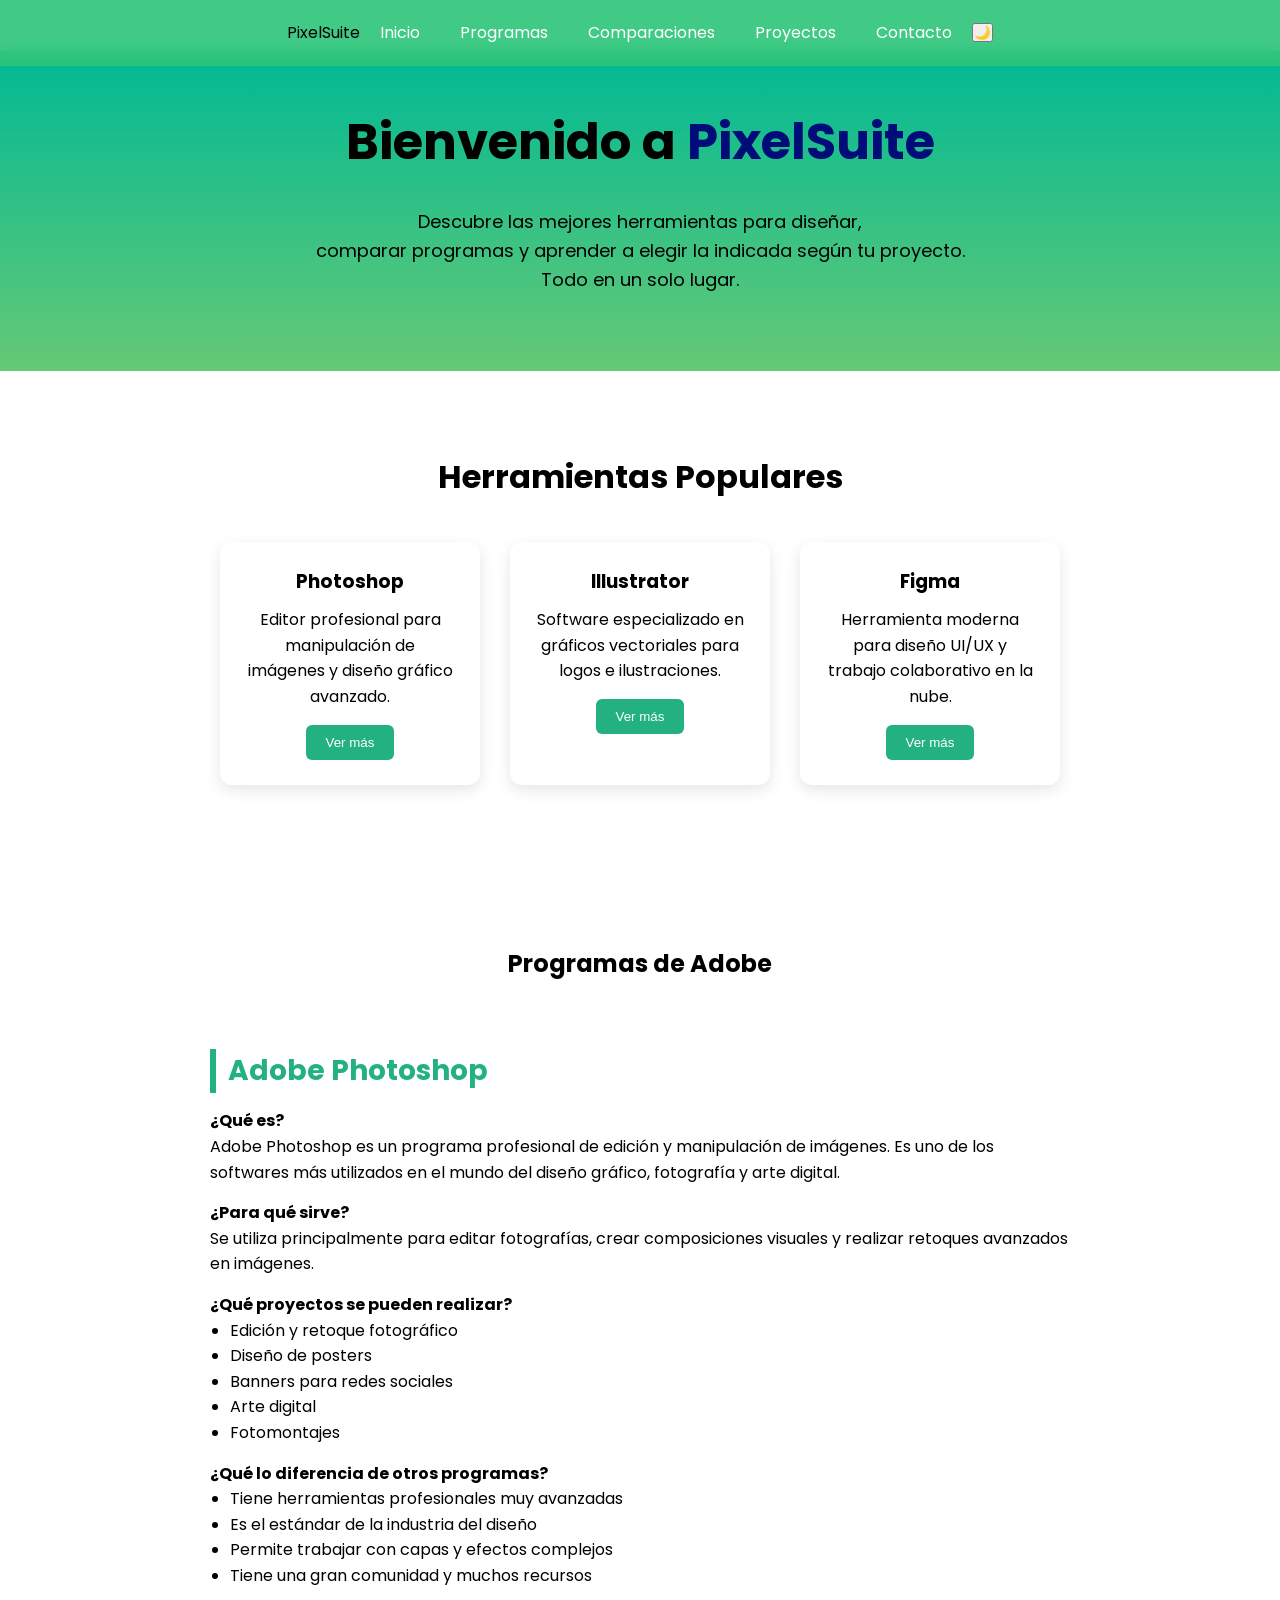
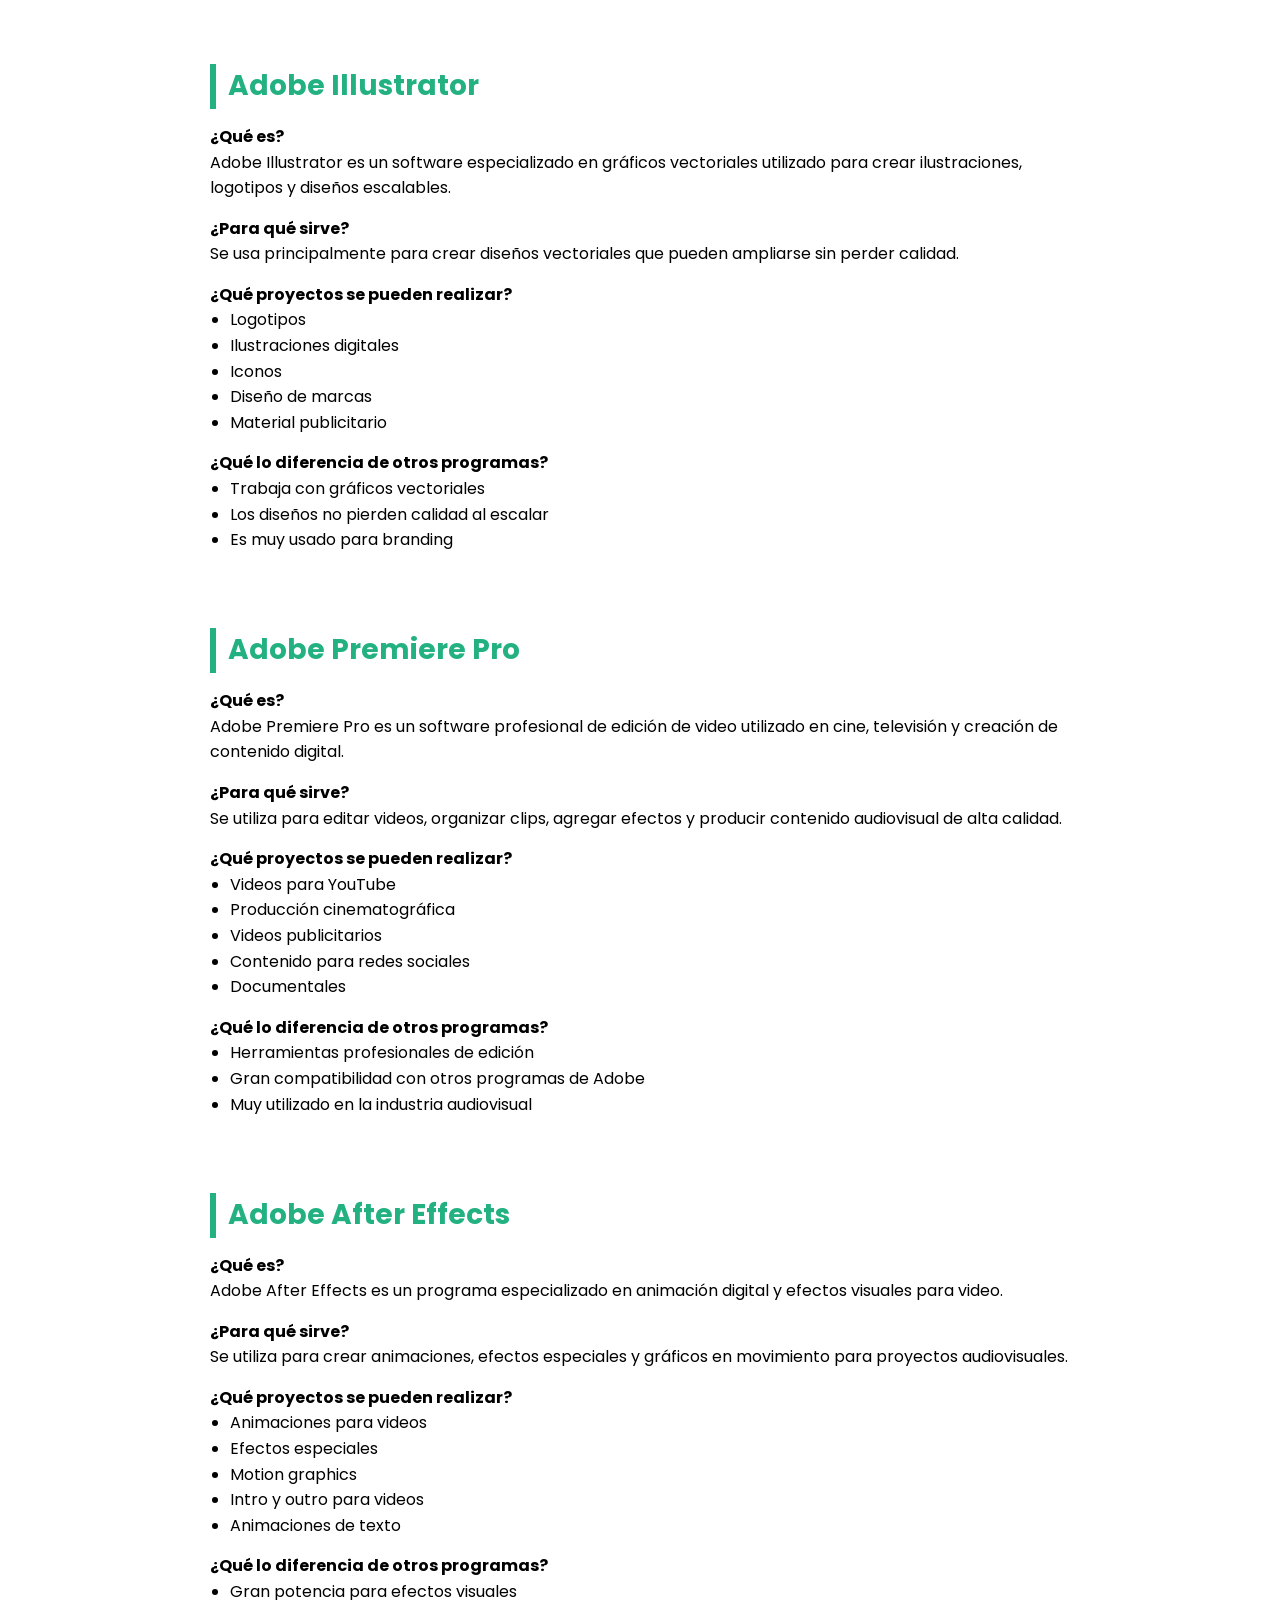
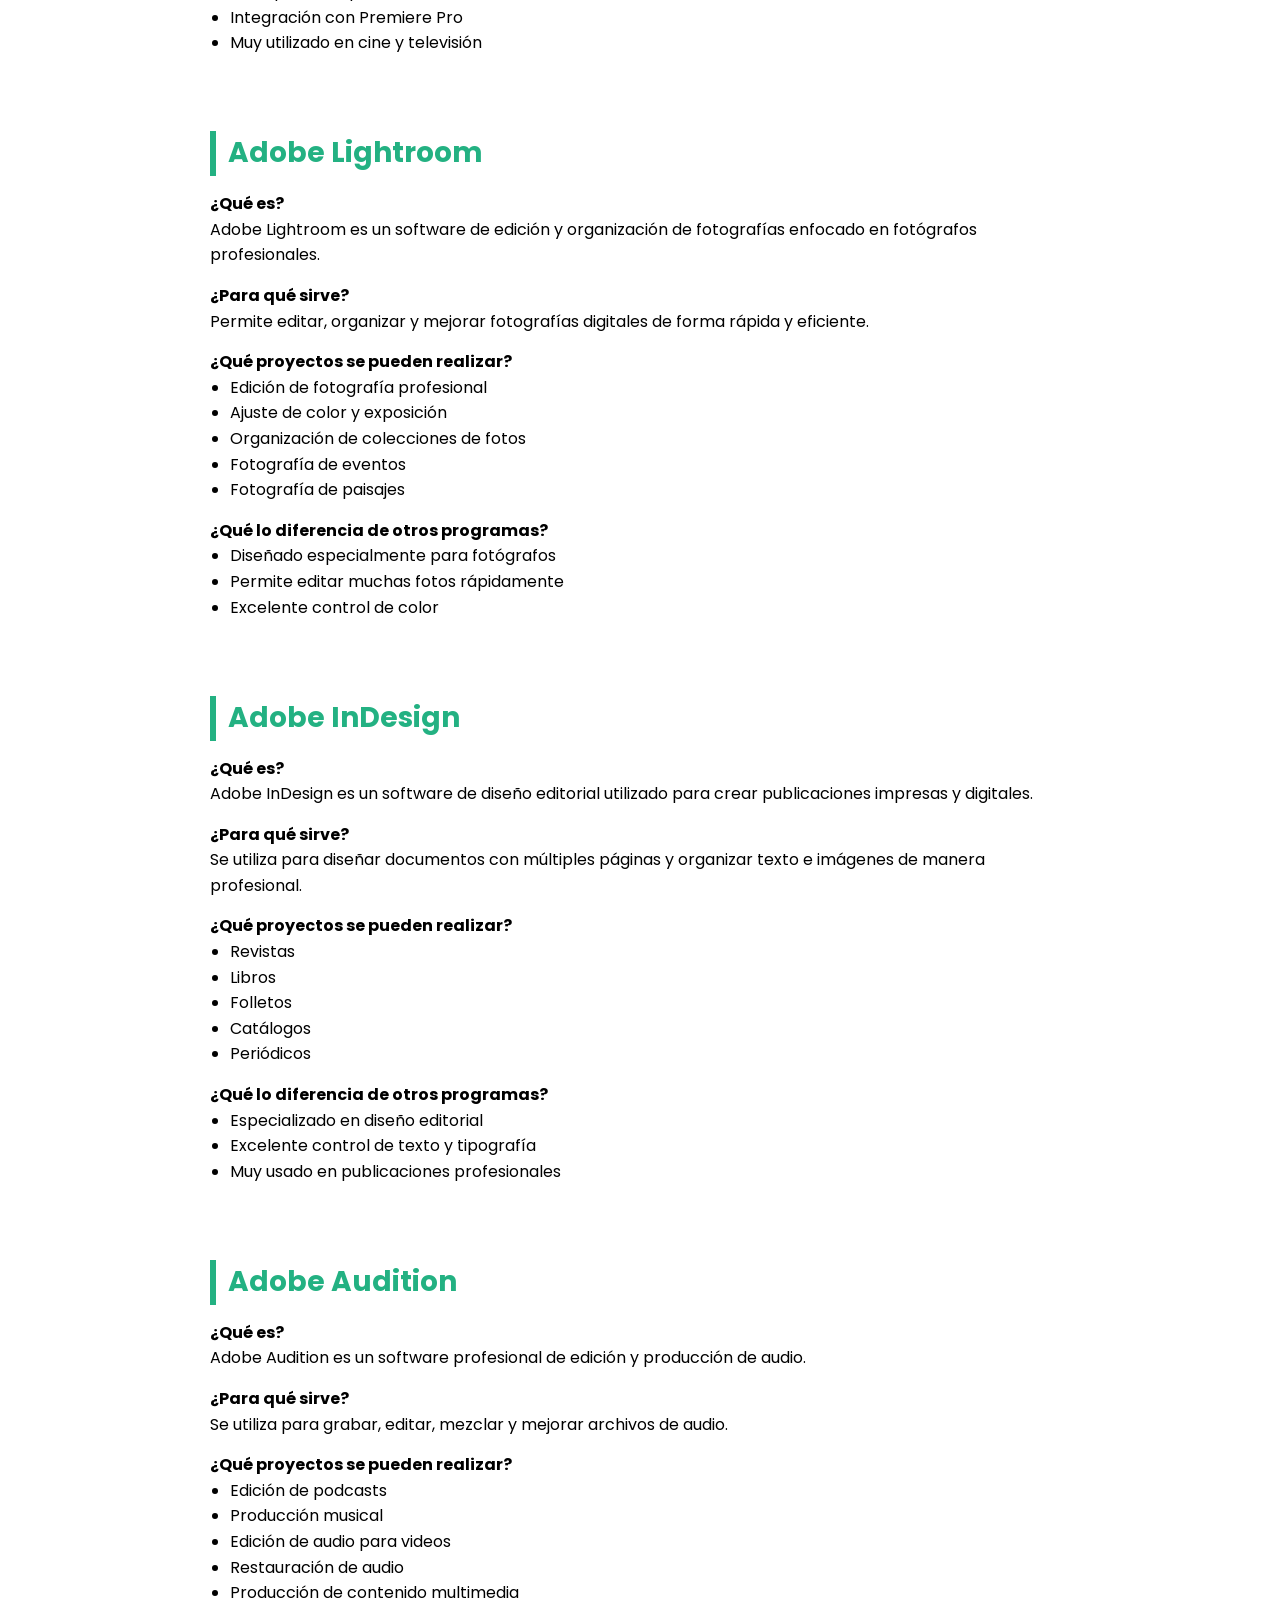
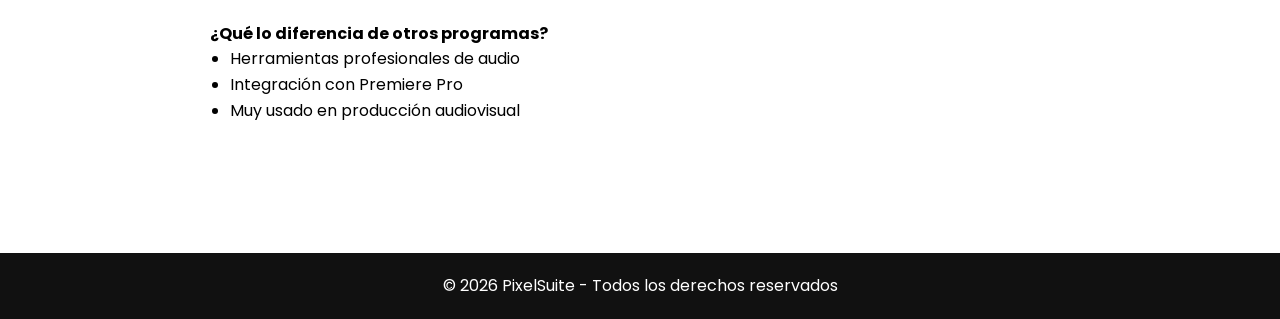
==== index.html @ ff9fa00c "Mi primer guardado" ====
<!DOCTYPE html>
<html lang="en">
<head>
    <meta charset="UTF-8">
    <meta name="viewport" content="width=device-width, initial-scale=1.0">
    <title>Herramientas de Diseño Gráfico</title>
    <link rel="stylesheet" href="styles.css">
    <link href="https://fonts.googleapis.com/css2?family=Poppins:wght@400;600&display=swap" rel="stylesheet">
</head>
<body>
    <header>
        <nav class="navbar">
            <div class="logo">PixelSuite</div>
            <ul class="nav-links">
                <li><a href="#">Inicio</a></li>
                <li><a href="#programas">Programas</a></li>
                <li><a href="#">Comparaciones</a></li>
                <li><a href="#">Proyectos</a></li>
                <li><a href="#">Contacto</a></li>
            </ul>
            <button id="darkModeBtn">🌙</button>
        </nav>
    </header>
    <br><br>
    <section id="inicio" class="inicio">
        <div class="contenido-inicio">
            <br><br>
            <h1>Bienvenido a <span>PixelSuite</span></h1>
            <br>
            <p>Descubre las mejores herramientas para diseñar,</p>
            <p>comparar programas y aprender a elegir la indicada según tu proyecto.</p>
            <p>Todo en un solo lugar.</p>
            <br><br><br>
        </div>
    </section>
    <section class="herramientas">

        <h2>Herramientas Populares</h2>

        <div class="cards">

            <div class="card">
                <h3>Photoshop</h3>
                <p>Editor profesional para manipulación de imágenes y diseño gráfico avanzado.</p>
                <button>Ver más</button>
            </div>

            <div class="card">
                <h3>Illustrator</h3>
                <p>Software especializado en gráficos vectoriales para logos e ilustraciones.</p>
                <button>Ver más</button>
            </div>

            <div class="card">
                <h3>Figma</h3>
                <p>Herramienta moderna para diseño UI/UX y trabajo colaborativo en la nube.</p>
                <button>Ver más</button>
            </div>

        </div>

    </section>

    <section id="programas" class="detalles-programas">

        <h2>Programas de Adobe</h2>
<br>
        <div class="programa">

            <h3>Adobe Photoshop</h3>

            <h4>¿Qué es?</h4>
            <p>
            Adobe Photoshop es un programa profesional de edición y manipulación de imágenes. 
            Es uno de los softwares más utilizados en el mundo del diseño gráfico, fotografía y arte digital.
            </p>

            <h4>¿Para qué sirve?</h4>
            <p>
            Se utiliza principalmente para editar fotografías, crear composiciones visuales y realizar 
            retoques avanzados en imágenes.
            </p>

            <h4>¿Qué proyectos se pueden realizar?</h4>
            <ul>
                <li>Edición y retoque fotográfico</li>
                <li>Diseño de posters</li>
                <li>Banners para redes sociales</li>
                <li>Arte digital</li>
                <li>Fotomontajes</li>
            </ul>

            <h4>¿Qué lo diferencia de otros programas?</h4>
            <ul>
                <li>Tiene herramientas profesionales muy avanzadas</li>
                <li>Es el estándar de la industria del diseño</li>
                <li>Permite trabajar con capas y efectos complejos</li>
                <li>Tiene una gran comunidad y muchos recursos</li>
            </ul>

        </div>
<br>
        <div class="programa">

            <h3>Adobe Illustrator</h3>

            <h4>¿Qué es?</h4>
            <p>
            Adobe Illustrator es un software especializado en gráficos vectoriales utilizado 
            para crear ilustraciones, logotipos y diseños escalables.
            </p>

            <h4>¿Para qué sirve?</h4>
            <p>
            Se usa principalmente para crear diseños vectoriales que pueden ampliarse sin 
            perder calidad.
            </p>

            <h4>¿Qué proyectos se pueden realizar?</h4>
            <ul>
                <li>Logotipos</li>
                <li>Ilustraciones digitales</li>
                <li>Iconos</li>
                <li>Diseño de marcas</li>
                <li>Material publicitario</li>
            </ul>

            <h4>¿Qué lo diferencia de otros programas?</h4>
            <ul>
                <li>Trabaja con gráficos vectoriales</li>
                <li>Los diseños no pierden calidad al escalar</li>
                <li>Es muy usado para branding</li>
            </ul>

        </div>
 <br>
        <div class="programa">

            <h3>Adobe Premiere Pro</h3>

            <h4>¿Qué es?</h4>
            <p>
            Adobe Premiere Pro es un software profesional de edición de video utilizado en cine, televisión y creación de contenido digital.
            </p>

            <h4>¿Para qué sirve?</h4>
            <p>
            Se utiliza para editar videos, organizar clips, agregar efectos y producir contenido audiovisual de alta calidad.
            </p>

            <h4>¿Qué proyectos se pueden realizar?</h4>
            <ul>
                <li>Videos para YouTube</li>
                <li>Producción cinematográfica</li>
                <li>Videos publicitarios</li>
                <li>Contenido para redes sociales</li>
                <li>Documentales</li>
            </ul>

            <h4>¿Qué lo diferencia de otros programas?</h4>
            <ul>
                <li>Herramientas profesionales de edición</li>
                <li>Gran compatibilidad con otros programas de Adobe</li>
                <li>Muy utilizado en la industria audiovisual</li>
            </ul>

        </div>
<br>
        <div class="programa">

            <h3>Adobe After Effects</h3>

            <h4>¿Qué es?</h4>
            <p>
            Adobe After Effects es un programa especializado en animación digital y efectos visuales para video.
            </p>

            <h4>¿Para qué sirve?</h4>
            <p>
            Se utiliza para crear animaciones, efectos especiales y gráficos en movimiento para proyectos audiovisuales.
            </p>

            <h4>¿Qué proyectos se pueden realizar?</h4>
            <ul>
                <li>Animaciones para videos</li>
                <li>Efectos especiales</li>
                <li>Motion graphics</li>
                <li>Intro y outro para videos</li>
                <li>Animaciones de texto</li>
            </ul>

            <h4>¿Qué lo diferencia de otros programas?</h4>
            <ul>
                <li>Gran potencia para efectos visuales</li>
                <li>Integración con Premiere Pro</li>
                <li>Muy utilizado en cine y televisión</li>
            </ul>

        </div>
<br>
        <div class="programa">

            <h3>Adobe Lightroom</h3>

            <h4>¿Qué es?</h4>
            <p>
            Adobe Lightroom es un software de edición y organización de fotografías enfocado en fotógrafos profesionales.
            </p>

            <h4>¿Para qué sirve?</h4>
            <p>
            Permite editar, organizar y mejorar fotografías digitales de forma rápida y eficiente.
            </p>

            <h4>¿Qué proyectos se pueden realizar?</h4>
            <ul>
                <li>Edición de fotografía profesional</li>
                <li>Ajuste de color y exposición</li>
                <li>Organización de colecciones de fotos</li>
                <li>Fotografía de eventos</li>
                <li>Fotografía de paisajes</li>
            </ul>

            <h4>¿Qué lo diferencia de otros programas?</h4>
            <ul>
                <li>Diseñado especialmente para fotógrafos</li>
                <li>Permite editar muchas fotos rápidamente</li>
                <li>Excelente control de color</li>
            </ul>

        </div>
<br>
        <div class="programa">

            <h3>Adobe InDesign</h3>

            <h4>¿Qué es?</h4>
            <p>
            Adobe InDesign es un software de diseño editorial utilizado para crear publicaciones impresas y digitales.
            </p>

            <h4>¿Para qué sirve?</h4>
            <p>
            Se utiliza para diseñar documentos con múltiples páginas y organizar texto e imágenes de manera profesional.
            </p>

            <h4>¿Qué proyectos se pueden realizar?</h4>
            <ul>
                <li>Revistas</li>
                <li>Libros</li>
                <li>Folletos</li>
                <li>Catálogos</li>
                <li>Periódicos</li>
            </ul>

            <h4>¿Qué lo diferencia de otros programas?</h4>
            <ul>
                <li>Especializado en diseño editorial</li>
                <li>Excelente control de texto y tipografía</li>
                <li>Muy usado en publicaciones profesionales</li>
            </ul>

        </div>
<br>
        <div class="programa">

            <h3>Adobe Audition</h3>

            <h4>¿Qué es?</h4>
            <p>
            Adobe Audition es un software profesional de edición y producción de audio.
            </p>

            <h4>¿Para qué sirve?</h4>
            <p>
            Se utiliza para grabar, editar, mezclar y mejorar archivos de audio.
            </p>

            <h4>¿Qué proyectos se pueden realizar?</h4>
            <ul>
                <li>Edición de podcasts</li>
                <li>Producción musical</li>
                <li>Edición de audio para videos</li>
                <li>Restauración de audio</li>
                <li>Producción de contenido multimedia</li>
            </ul>

            <h4>¿Qué lo diferencia de otros programas?</h4>
            <ul>
                <li>Herramientas profesionales de audio</li>
                <li>Integración con Premiere Pro</li>
                <li>Muy usado en producción audiovisual</li>
            </ul>

        </div>

    </section>

    <footer>

        <p>© 2026 PixelSuite - Todos los derechos reservados</p>

    </footer>
    <script src="script.js"></script>
</body>
</html>
---- styles.css ----
*{
    margin: 0;
    padding: 0;
    box-sizing: border-box;
}

html {
    scroll-behavior: smooth;
}

/* ===== VARIABLES ===== */

:root{
    --bg: white;
    --text: black;
    --nav: rgba(45, 197, 121, 0.9);
    --card: white;
    --table-bg: #f4f4f4;
    --footer: #111;
}

/* ===== MODO OSCURO ===== */

.dark-mode{
    --bg: #121212;
    --text: #ffffff;
    --nav: #0b5e45;
    --card: #1e1e1e;
    --table-bg: #1a1a1a;
    --footer: #000;
}

/* ===== NAV ===== */

.navbar {
    display: flex;
    justify-content: center;
    align-items: center;
    padding: 20px 0;

    /*Navbar fijo*/
    position: fixed;
    top: 0;
    left: 0;
    width: 100%;

    background: var(--nav);
    backdrop-filter: blur(8px);
    z-index: 1000;
}

.nav-links {
    list-style: none;
    display: flex;
    padding: 0;
    margin: 0;
}

.nav-links li {
    margin: 0 20px;
}

.nav-links a {
    text-decoration: none;
    color: white;
}

/* ===== BODY ===== */

body {
    font-family: 'Poppins', sans-serif;
    line-height: 1.6;
    background: var(--bg);
    color: var(--text);

    /* transición suave modo oscuro */
    transition: background 0.3s, color 0.3s;
}

/* ===== INICIO ===== */

.inicio {
    text-align: center;
    background: linear-gradient(#00b994, #65c976);
    justify-content: center;
}

.inicio h1 span {
    color: #000c77;
}

.contenido-inicio h1{
    font-size: 50px;
}

.contenido-inicio p{
    font-size: 18px;
}

.contenido-inicio button{
    padding: 12px 25px;
    background: #000c77;
    color: white;
    border: none;
    border-radius: 8px;
    cursor: pointer;
}

.contenido-inicio button:hover{
    background: #0019ff;
}

/* ===== HERRAMIENTAS ===== */

.herramientas{
    padding: 80px 20px;
    text-align: center;
}

.herramientas h2{
    margin-bottom: 40px;
    font-size: 32px;
}

.cards{
    display: flex;
    justify-content: center;
    gap: 30px;
    flex-wrap: wrap;
}

.card{
    background: var(--card);
    padding: 25px;
    width: 260px;
    border-radius: 12px;
    box-shadow: 0 5px 15px rgba(0,0,0,0.1);
    transition: 0.3s;
}

.card:hover{
    transform: translateY(-8px);
}

.card h3{
    margin-bottom: 10px;
}

.card button{
    margin-top: 15px;
    padding: 10px 20px;
    border: none;
    background: #23b182;
    color: white;
    border-radius: 6px;
    cursor: pointer;
}

/* ===== TABLA ===== */

.comparaciones{
    padding: 80px 20px;
    text-align: center;
    background: var(--table-bg);
}

table{
    margin: auto;
    border-collapse: collapse;
    width: 60%;
}

th, td{
    border: 1px solid #ccc;
    padding: 12px;
}

th{
    background: #23b182;
    color: white;
}

/* ===== FOOTER ===== */

footer{
    text-align: center;
    padding: 20px;
    background: var(--footer);
    color: white;
}

/* ===== PROGRAMA ===== */

.detalles-programas{
    padding: 80px 20px;
    max-width: 900px;
    margin: auto;
}

.detalles-programas h2{
    text-align: center;
    margin-bottom: 40px;
}

.programa{
    margin-bottom: 50px;
}

.programa h3{
    font-size: 28px;
    color: #23b182;
    border-left: 6px solid #23b182;
    padding-left: 12px;
    margin-bottom: 15px;
}

.programa h4{
    margin-top: 15px;
}

.programa ul{
    margin-left: 20px;
}
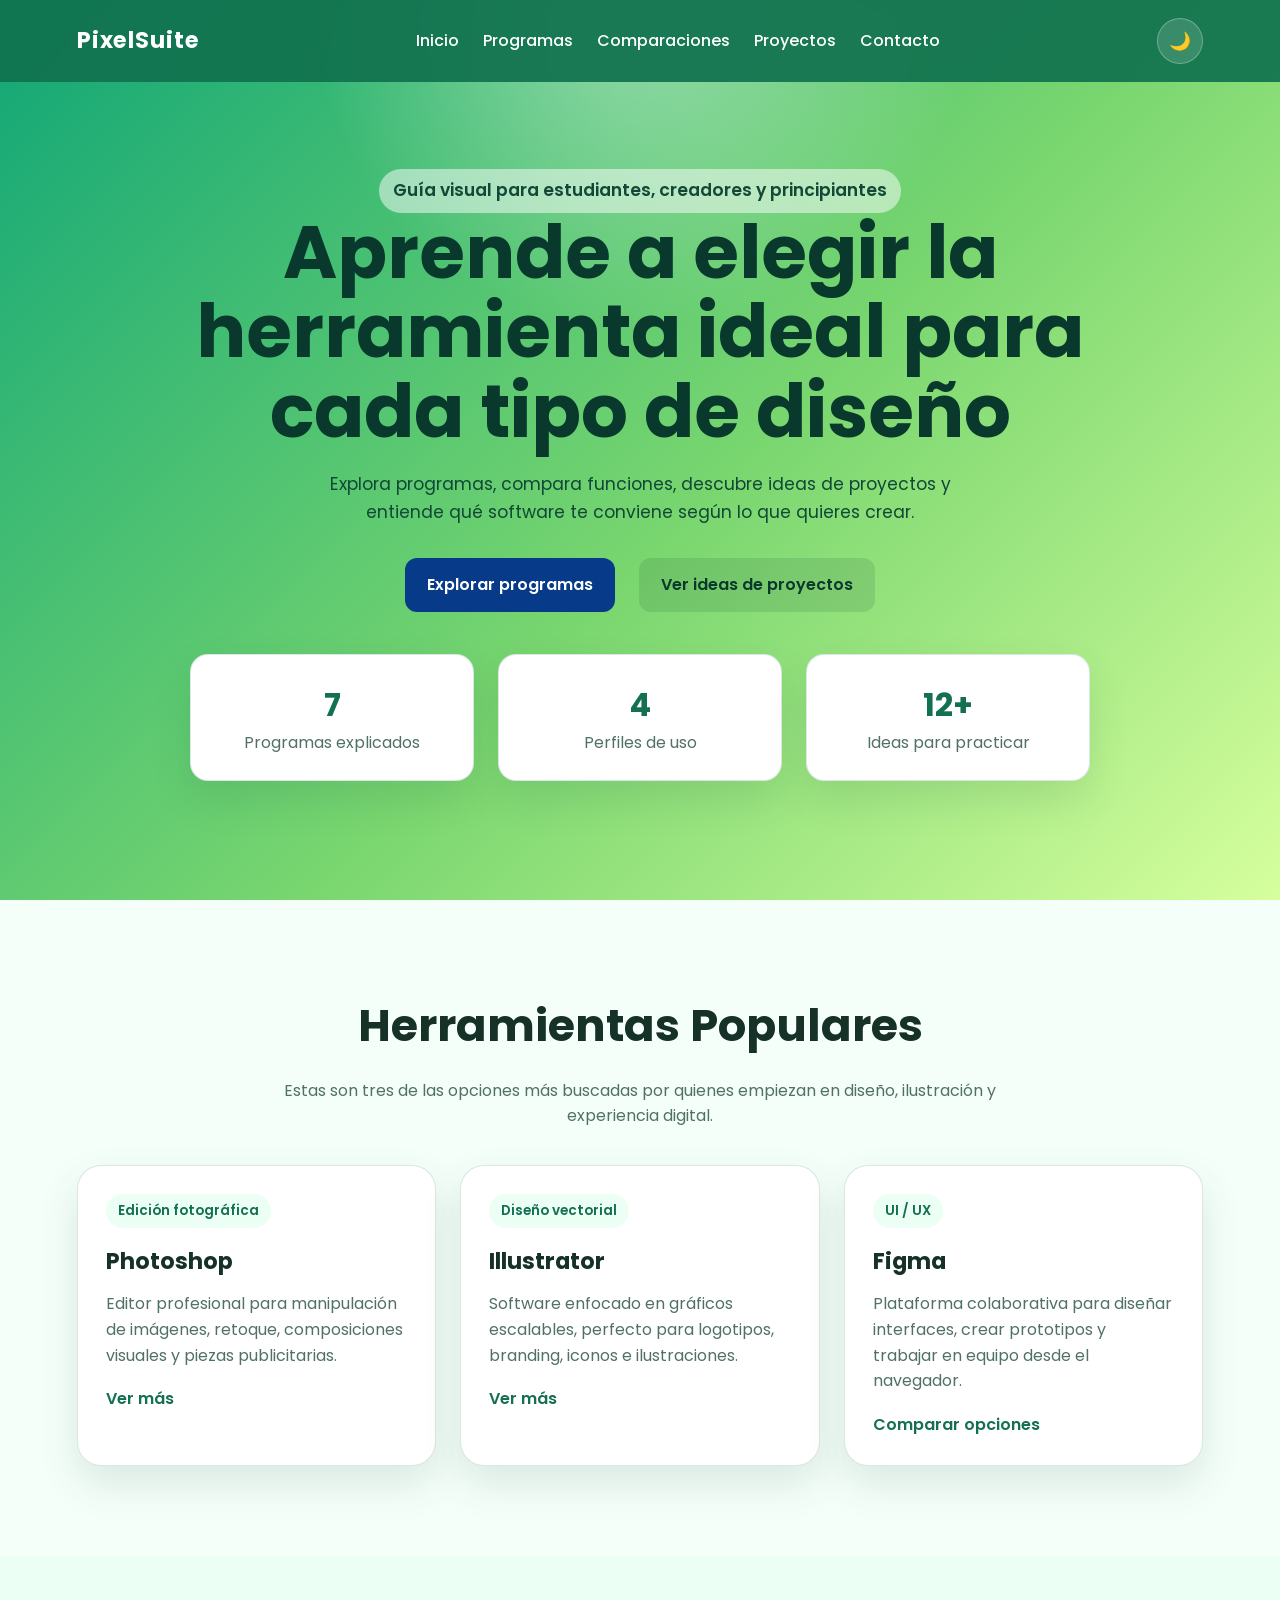
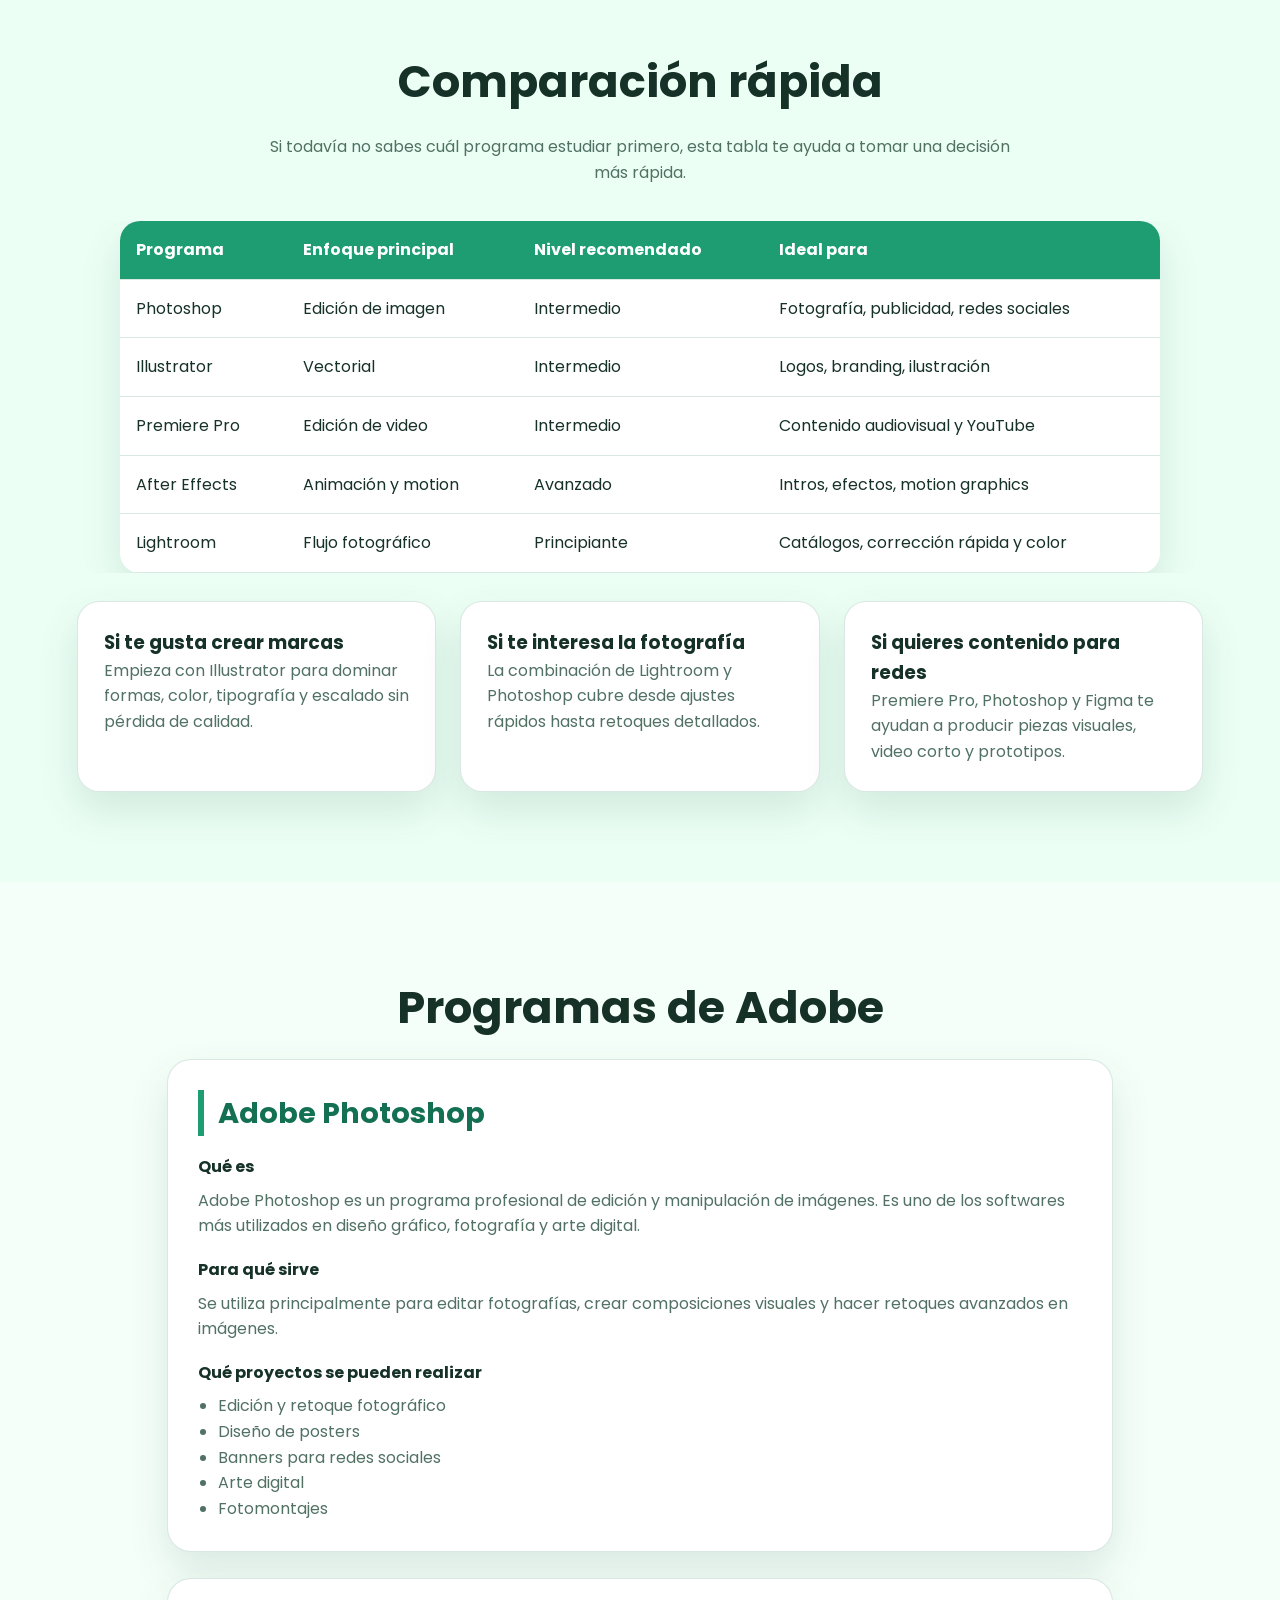
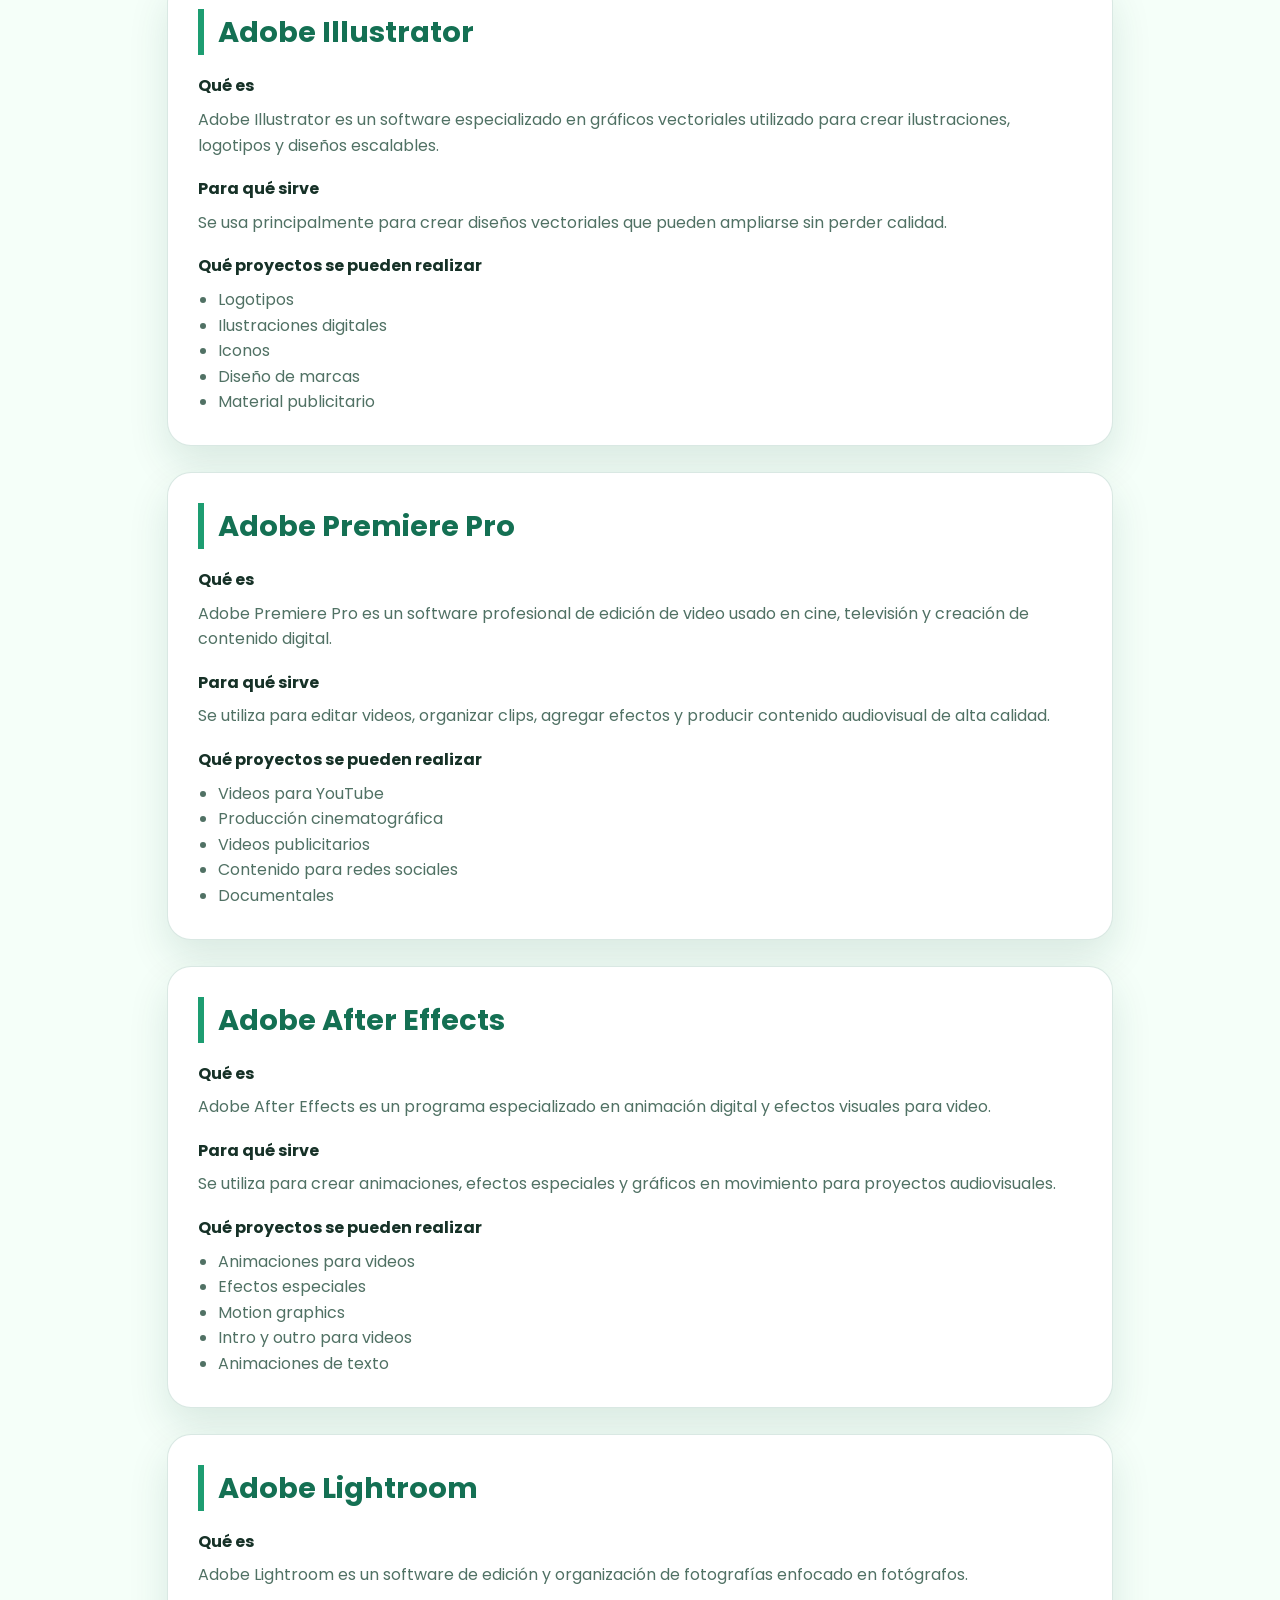
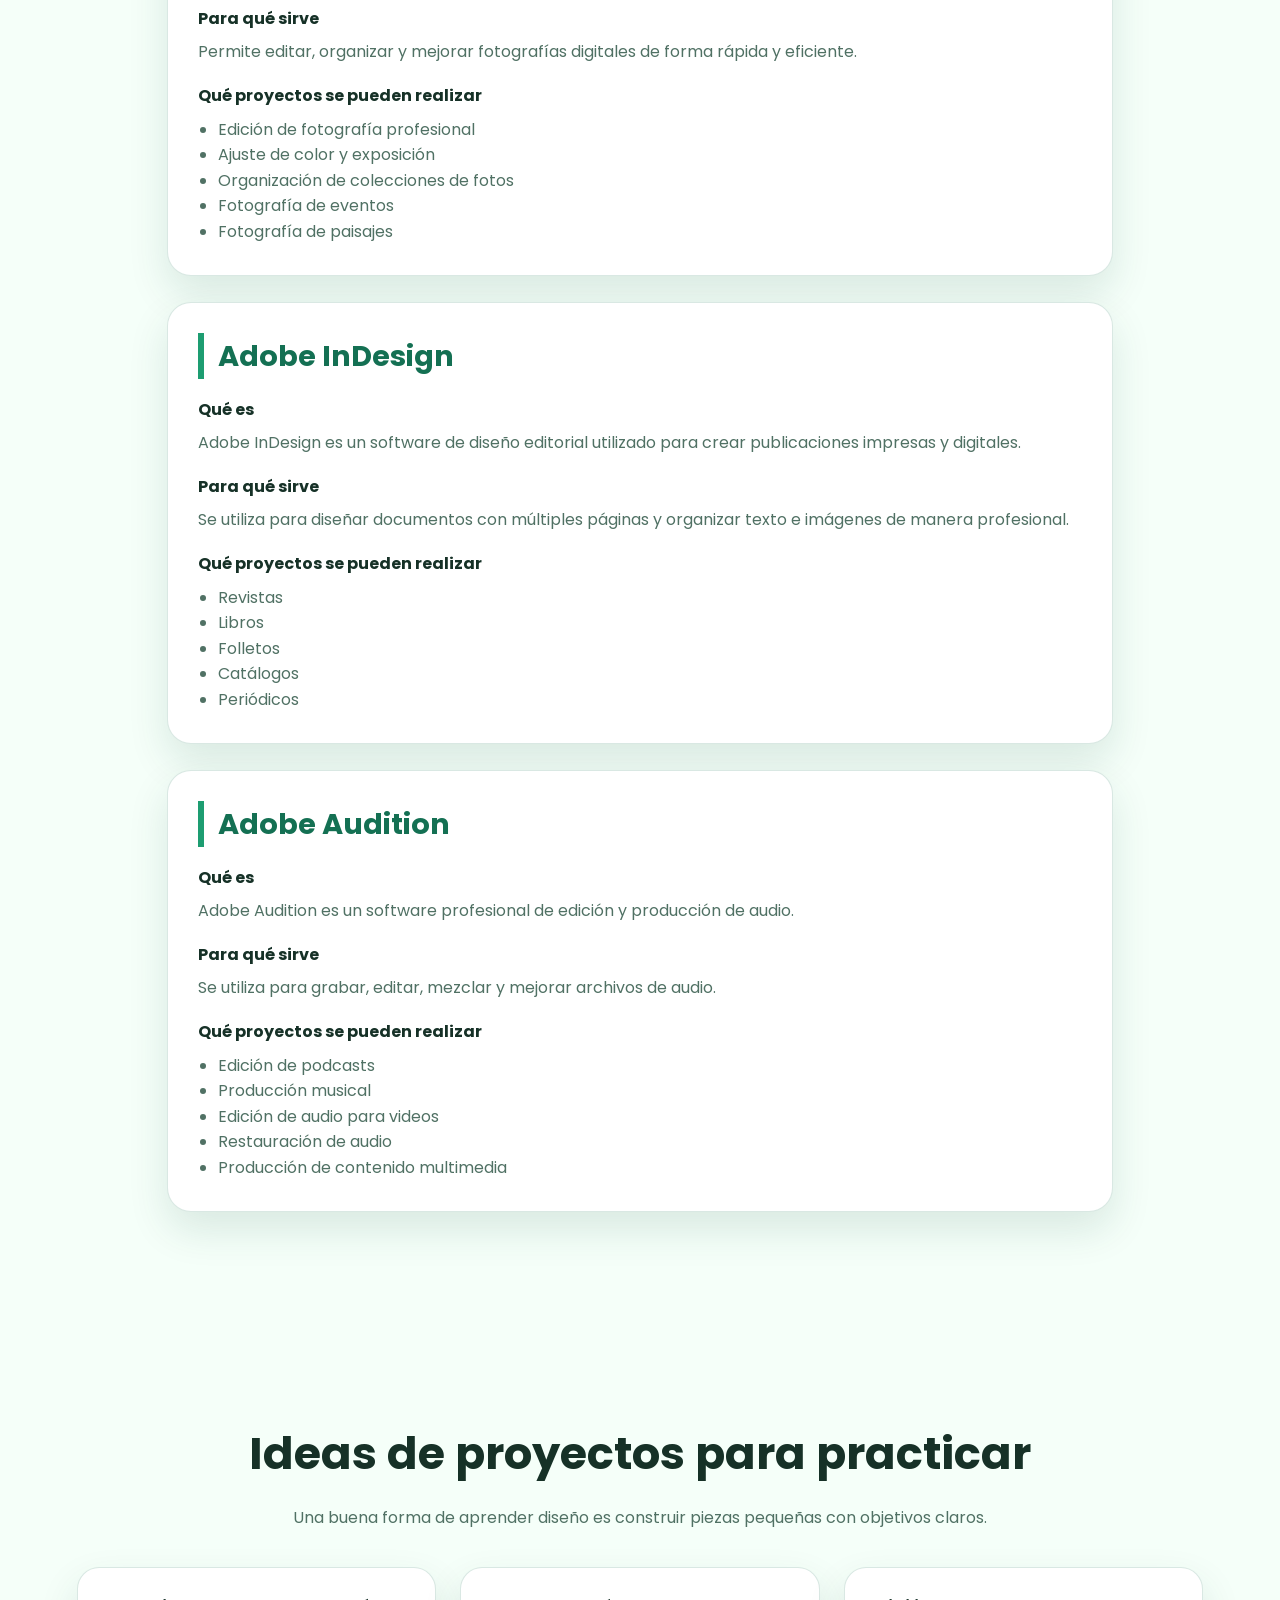
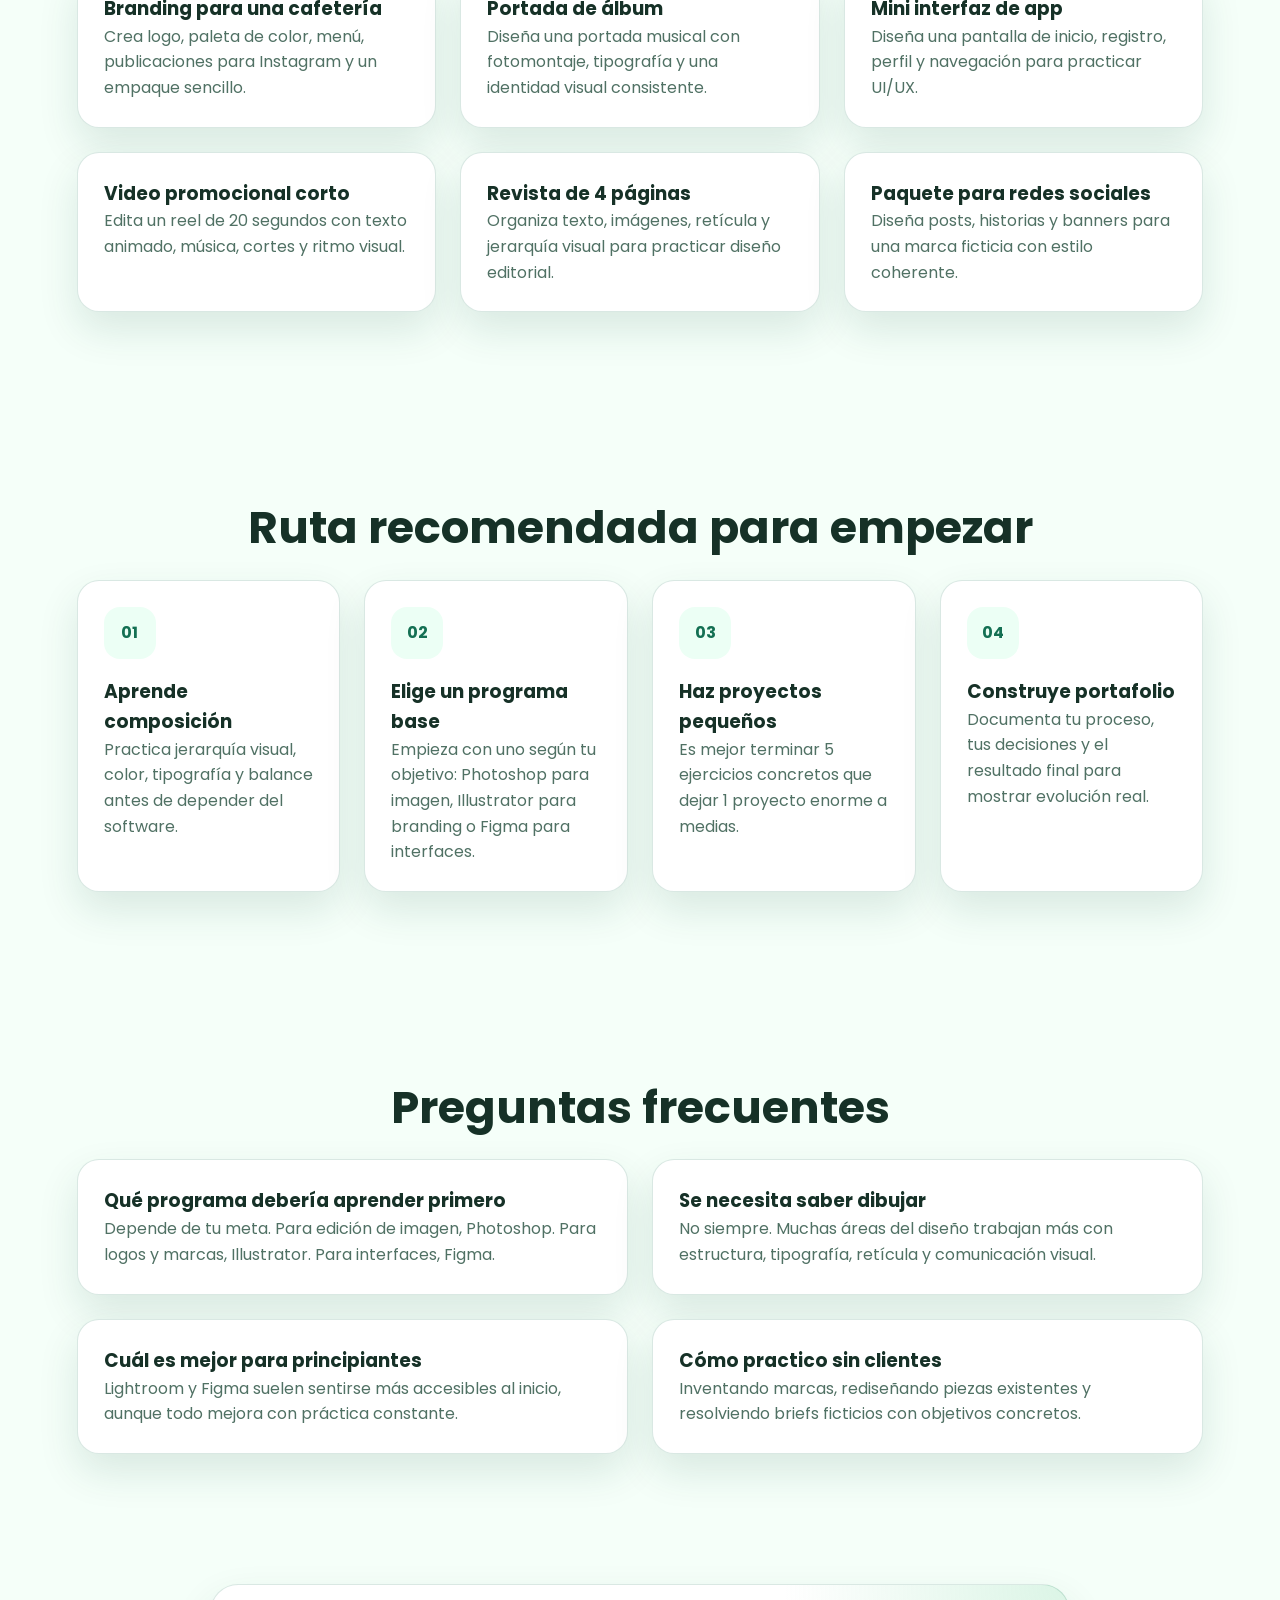
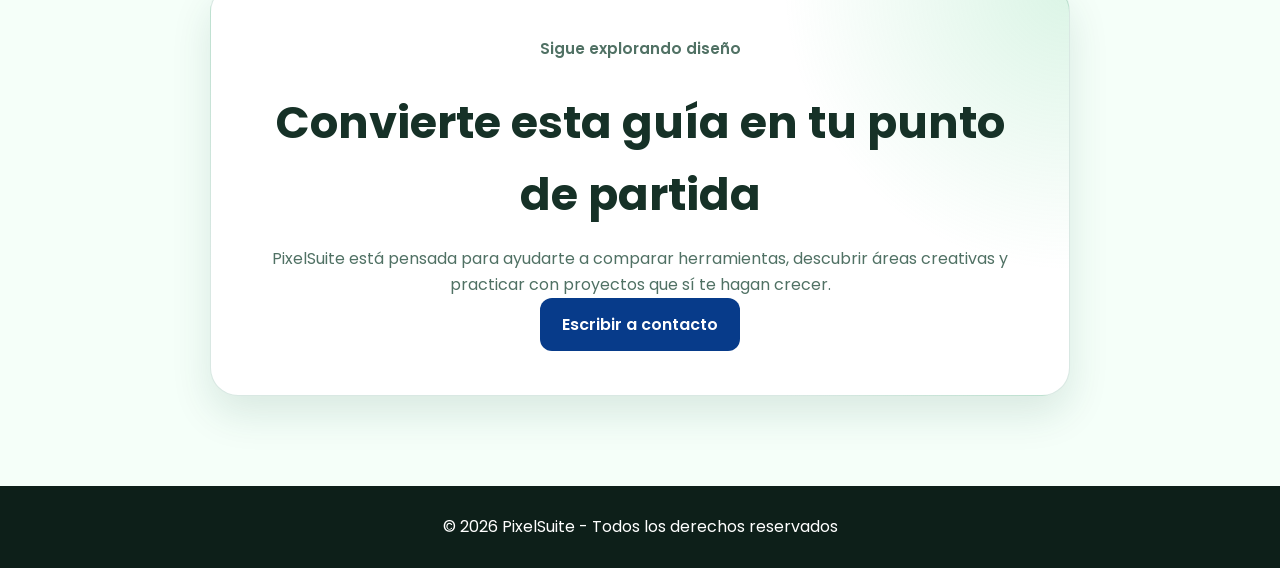
==== commit 57aadb8e: "Big Update" ====
--- a/index.html
+++ b/index.html
@@ -1,306 +1,371 @@
 <!DOCTYPE html>
-<html lang="en">
+<html lang="es">
 <head>
     <meta charset="UTF-8">
     <meta name="viewport" content="width=device-width, initial-scale=1.0">
     <title>Herramientas de Diseño Gráfico</title>
     <link rel="stylesheet" href="styles.css">
-    <link href="https://fonts.googleapis.com/css2?family=Poppins:wght@400;600&display=swap" rel="stylesheet">
+    <link href="https://fonts.googleapis.com/css2?family=Poppins:wght@400;500;600;700&display=swap" rel="stylesheet">
 </head>
 <body>
     <header>
         <nav class="navbar">
-            <div class="logo">PixelSuite</div>
+            <a href="#inicio" class="logo">PixelSuite</a>
             <ul class="nav-links">
-                <li><a href="#">Inicio</a></li>
+                <li><a href="#inicio">Inicio</a></li>
                 <li><a href="#programas">Programas</a></li>
-                <li><a href="#">Comparaciones</a></li>
-                <li><a href="#">Proyectos</a></li>
-                <li><a href="#">Contacto</a></li>
+                <li><a href="#comparaciones">Comparaciones</a></li>
+                <li><a href="#proyectos">Proyectos</a></li>
+                <li><a href="#contacto">Contacto</a></li>
             </ul>
-            <button id="darkModeBtn">🌙</button>
+            <button id="darkModeBtn" aria-label="Activar modo oscuro">🌙</button>
         </nav>
     </header>
-    <br><br>
-    <section id="inicio" class="inicio">
-        <div class="contenido-inicio">
-            <br><br>
-            <h1>Bienvenido a <span>PixelSuite</span></h1>
-            <br>
-            <p>Descubre las mejores herramientas para diseñar,</p>
-            <p>comparar programas y aprender a elegir la indicada según tu proyecto.</p>
-            <p>Todo en un solo lugar.</p>
-            <br><br><br>
-        </div>
-    </section>
-    <section class="herramientas">
-
-        <h2>Herramientas Populares</h2>
-
-        <div class="cards">
-
-            <div class="card">
-                <h3>Photoshop</h3>
-                <p>Editor profesional para manipulación de imágenes y diseño gráfico avanzado.</p>
-                <button>Ver más</button>
-            </div>
-
-            <div class="card">
-                <h3>Illustrator</h3>
-                <p>Software especializado en gráficos vectoriales para logos e ilustraciones.</p>
-                <button>Ver más</button>
-            </div>
-
-            <div class="card">
-                <h3>Figma</h3>
-                <p>Herramienta moderna para diseño UI/UX y trabajo colaborativo en la nube.</p>
-                <button>Ver más</button>
-            </div>
-
-        </div>
-
-    </section>
-
-    <section id="programas" class="detalles-programas">
-
-        <h2>Programas de Adobe</h2>
-<br>
-        <div class="programa">
-
-            <h3>Adobe Photoshop</h3>
-
-            <h4>¿Qué es?</h4>
-            <p>
-            Adobe Photoshop es un programa profesional de edición y manipulación de imágenes. 
-            Es uno de los softwares más utilizados en el mundo del diseño gráfico, fotografía y arte digital.
+
+    <main>
+        <section id="inicio" class="inicio">
+            <div class="contenido-inicio">
+                <p class="tagline">Guía visual para estudiantes, creadores y principiantes</p>
+                <h1>Aprende a elegir la herramienta ideal para cada tipo de diseño</h1>
+                <p>
+                    Explora programas, compara funciones, descubre ideas de proyectos y entiende
+                    qué software te conviene según lo que quieres crear.
+                </p>
+
+                <div class="hero-actions">
+                    <a href="#programas" class="btn btn-primary">Explorar programas</a>
+                    <a href="#proyectos" class="btn btn-secondary">Ver ideas de proyectos</a>
+                </div>
+
+                <div class="hero-stats">
+                    <article>
+                        <strong>7</strong>
+                        <span>Programas explicados</span>
+                    </article>
+                    <article>
+                        <strong>4</strong>
+                        <span>Perfiles de uso</span>
+                    </article>
+                    <article>
+                        <strong>12+</strong>
+                        <span>Ideas para practicar</span>
+                    </article>
+                </div>
+            </div>
+        </section>
+
+        <section class="herramientas">
+            <h2>Herramientas Populares</h2>
+            <p class="section-intro">
+                Estas son tres de las opciones más buscadas por quienes empiezan en diseño, ilustración y experiencia digital.
             </p>
 
-            <h4>¿Para qué sirve?</h4>
-            <p>
-            Se utiliza principalmente para editar fotografías, crear composiciones visuales y realizar 
-            retoques avanzados en imágenes.
+            <div class="cards">
+                <div class="card">
+                    <span class="card-label">Edición fotográfica</span>
+                    <h3>Photoshop</h3>
+                    <p>Editor profesional para manipulación de imágenes, retoque, composiciones visuales y piezas publicitarias.</p>
+                    <a href="#photoshop" class="card-link">Ver más</a>
+                </div>
+
+                <div class="card">
+                    <span class="card-label">Diseño vectorial</span>
+                    <h3>Illustrator</h3>
+                    <p>Software enfocado en gráficos escalables, perfecto para logotipos, branding, iconos e ilustraciones.</p>
+                    <a href="#illustrator" class="card-link">Ver más</a>
+                </div>
+
+                <div class="card">
+                    <span class="card-label">UI / UX</span>
+                    <h3>Figma</h3>
+                    <p>Plataforma colaborativa para diseñar interfaces, crear prototipos y trabajar en equipo desde el navegador.</p>
+                    <a href="#comparaciones" class="card-link">Comparar opciones</a>
+                </div>
+            </div>
+        </section>
+
+        <section id="comparaciones" class="comparaciones">
+            <h2>Comparación rápida</h2>
+            <p class="section-intro">
+                Si todavía no sabes cuál programa estudiar primero, esta tabla te ayuda a tomar una decisión más rápida.
             </p>
 
-            <h4>¿Qué proyectos se pueden realizar?</h4>
-            <ul>
-                <li>Edición y retoque fotográfico</li>
-                <li>Diseño de posters</li>
-                <li>Banners para redes sociales</li>
-                <li>Arte digital</li>
-                <li>Fotomontajes</li>
-            </ul>
-
-            <h4>¿Qué lo diferencia de otros programas?</h4>
-            <ul>
-                <li>Tiene herramientas profesionales muy avanzadas</li>
-                <li>Es el estándar de la industria del diseño</li>
-                <li>Permite trabajar con capas y efectos complejos</li>
-                <li>Tiene una gran comunidad y muchos recursos</li>
-            </ul>
-
-        </div>
-<br>
-        <div class="programa">
-
-            <h3>Adobe Illustrator</h3>
-
-            <h4>¿Qué es?</h4>
-            <p>
-            Adobe Illustrator es un software especializado en gráficos vectoriales utilizado 
-            para crear ilustraciones, logotipos y diseños escalables.
+            <div class="table-wrapper">
+                <table>
+                    <thead>
+                        <tr>
+                            <th>Programa</th>
+                            <th>Enfoque principal</th>
+                            <th>Nivel recomendado</th>
+                            <th>Ideal para</th>
+                        </tr>
+                    </thead>
+                    <tbody>
+                        <tr>
+                            <td>Photoshop</td>
+                            <td>Edición de imagen</td>
+                            <td>Intermedio</td>
+                            <td>Fotografía, publicidad, redes sociales</td>
+                        </tr>
+                        <tr>
+                            <td>Illustrator</td>
+                            <td>Vectorial</td>
+                            <td>Intermedio</td>
+                            <td>Logos, branding, ilustración</td>
+                        </tr>
+                        <tr>
+                            <td>Premiere Pro</td>
+                            <td>Edición de video</td>
+                            <td>Intermedio</td>
+                            <td>Contenido audiovisual y YouTube</td>
+                        </tr>
+                        <tr>
+                            <td>After Effects</td>
+                            <td>Animación y motion</td>
+                            <td>Avanzado</td>
+                            <td>Intros, efectos, motion graphics</td>
+                        </tr>
+                        <tr>
+                            <td>Lightroom</td>
+                            <td>Flujo fotográfico</td>
+                            <td>Principiante</td>
+                            <td>Catálogos, corrección rápida y color</td>
+                        </tr>
+                    </tbody>
+                </table>
+            </div>
+
+            <div class="comparison-grid">
+                <article class="comparison-box">
+                    <h3>Si te gusta crear marcas</h3>
+                    <p>Empieza con Illustrator para dominar formas, color, tipografía y escalado sin pérdida de calidad.</p>
+                </article>
+                <article class="comparison-box">
+                    <h3>Si te interesa la fotografía</h3>
+                    <p>La combinación de Lightroom y Photoshop cubre desde ajustes rápidos hasta retoques detallados.</p>
+                </article>
+                <article class="comparison-box">
+                    <h3>Si quieres contenido para redes</h3>
+                    <p>Premiere Pro, Photoshop y Figma te ayudan a producir piezas visuales, video corto y prototipos.</p>
+                </article>
+            </div>
+        </section>
+
+        <section id="programas" class="detalles-programas">
+            <h2>Programas de Adobe</h2>
+
+            <div class="programa" id="photoshop">
+                <h3>Adobe Photoshop</h3>
+                <h4>Qué es</h4>
+                <p>Adobe Photoshop es un programa profesional de edición y manipulación de imágenes. Es uno de los softwares más utilizados en diseño gráfico, fotografía y arte digital.</p>
+                <h4>Para qué sirve</h4>
+                <p>Se utiliza principalmente para editar fotografías, crear composiciones visuales y hacer retoques avanzados en imágenes.</p>
+                <h4>Qué proyectos se pueden realizar</h4>
+                <ul>
+                    <li>Edición y retoque fotográfico</li>
+                    <li>Diseño de posters</li>
+                    <li>Banners para redes sociales</li>
+                    <li>Arte digital</li>
+                    <li>Fotomontajes</li>
+                </ul>
+            </div>
+
+            <div class="programa" id="illustrator">
+                <h3>Adobe Illustrator</h3>
+                <h4>Qué es</h4>
+                <p>Adobe Illustrator es un software especializado en gráficos vectoriales utilizado para crear ilustraciones, logotipos y diseños escalables.</p>
+                <h4>Para qué sirve</h4>
+                <p>Se usa principalmente para crear diseños vectoriales que pueden ampliarse sin perder calidad.</p>
+                <h4>Qué proyectos se pueden realizar</h4>
+                <ul>
+                    <li>Logotipos</li>
+                    <li>Ilustraciones digitales</li>
+                    <li>Iconos</li>
+                    <li>Diseño de marcas</li>
+                    <li>Material publicitario</li>
+                </ul>
+            </div>
+
+            <div class="programa">
+                <h3>Adobe Premiere Pro</h3>
+                <h4>Qué es</h4>
+                <p>Adobe Premiere Pro es un software profesional de edición de video usado en cine, televisión y creación de contenido digital.</p>
+                <h4>Para qué sirve</h4>
+                <p>Se utiliza para editar videos, organizar clips, agregar efectos y producir contenido audiovisual de alta calidad.</p>
+                <h4>Qué proyectos se pueden realizar</h4>
+                <ul>
+                    <li>Videos para YouTube</li>
+                    <li>Producción cinematográfica</li>
+                    <li>Videos publicitarios</li>
+                    <li>Contenido para redes sociales</li>
+                    <li>Documentales</li>
+                </ul>
+            </div>
+
+            <div class="programa">
+                <h3>Adobe After Effects</h3>
+                <h4>Qué es</h4>
+                <p>Adobe After Effects es un programa especializado en animación digital y efectos visuales para video.</p>
+                <h4>Para qué sirve</h4>
+                <p>Se utiliza para crear animaciones, efectos especiales y gráficos en movimiento para proyectos audiovisuales.</p>
+                <h4>Qué proyectos se pueden realizar</h4>
+                <ul>
+                    <li>Animaciones para videos</li>
+                    <li>Efectos especiales</li>
+                    <li>Motion graphics</li>
+                    <li>Intro y outro para videos</li>
+                    <li>Animaciones de texto</li>
+                </ul>
+            </div>
+
+            <div class="programa">
+                <h3>Adobe Lightroom</h3>
+                <h4>Qué es</h4>
+                <p>Adobe Lightroom es un software de edición y organización de fotografías enfocado en fotógrafos.</p>
+                <h4>Para qué sirve</h4>
+                <p>Permite editar, organizar y mejorar fotografías digitales de forma rápida y eficiente.</p>
+                <h4>Qué proyectos se pueden realizar</h4>
+                <ul>
+                    <li>Edición de fotografía profesional</li>
+                    <li>Ajuste de color y exposición</li>
+                    <li>Organización de colecciones de fotos</li>
+                    <li>Fotografía de eventos</li>
+                    <li>Fotografía de paisajes</li>
+                </ul>
+            </div>
+
+            <div class="programa">
+                <h3>Adobe InDesign</h3>
+                <h4>Qué es</h4>
+                <p>Adobe InDesign es un software de diseño editorial utilizado para crear publicaciones impresas y digitales.</p>
+                <h4>Para qué sirve</h4>
+                <p>Se utiliza para diseñar documentos con múltiples páginas y organizar texto e imágenes de manera profesional.</p>
+                <h4>Qué proyectos se pueden realizar</h4>
+                <ul>
+                    <li>Revistas</li>
+                    <li>Libros</li>
+                    <li>Folletos</li>
+                    <li>Catálogos</li>
+                    <li>Periódicos</li>
+                </ul>
+            </div>
+
+            <div class="programa">
+                <h3>Adobe Audition</h3>
+                <h4>Qué es</h4>
+                <p>Adobe Audition es un software profesional de edición y producción de audio.</p>
+                <h4>Para qué sirve</h4>
+                <p>Se utiliza para grabar, editar, mezclar y mejorar archivos de audio.</p>
+                <h4>Qué proyectos se pueden realizar</h4>
+                <ul>
+                    <li>Edición de podcasts</li>
+                    <li>Producción musical</li>
+                    <li>Edición de audio para videos</li>
+                    <li>Restauración de audio</li>
+                    <li>Producción de contenido multimedia</li>
+                </ul>
+            </div>
+        </section>
+
+        <section id="proyectos" class="proyectos">
+            <h2>Ideas de proyectos para practicar</h2>
+            <p class="section-intro">
+                Una buena forma de aprender diseño es construir piezas pequeñas con objetivos claros.
             </p>
 
-            <h4>¿Para qué sirve?</h4>
-            <p>
-            Se usa principalmente para crear diseños vectoriales que pueden ampliarse sin 
-            perder calidad.
-            </p>
-
-            <h4>¿Qué proyectos se pueden realizar?</h4>
-            <ul>
-                <li>Logotipos</li>
-                <li>Ilustraciones digitales</li>
-                <li>Iconos</li>
-                <li>Diseño de marcas</li>
-                <li>Material publicitario</li>
-            </ul>
-
-            <h4>¿Qué lo diferencia de otros programas?</h4>
-            <ul>
-                <li>Trabaja con gráficos vectoriales</li>
-                <li>Los diseños no pierden calidad al escalar</li>
-                <li>Es muy usado para branding</li>
-            </ul>
-
-        </div>
- <br>
-        <div class="programa">
-
-            <h3>Adobe Premiere Pro</h3>
-
-            <h4>¿Qué es?</h4>
-            <p>
-            Adobe Premiere Pro es un software profesional de edición de video utilizado en cine, televisión y creación de contenido digital.
-            </p>
-
-            <h4>¿Para qué sirve?</h4>
-            <p>
-            Se utiliza para editar videos, organizar clips, agregar efectos y producir contenido audiovisual de alta calidad.
-            </p>
-
-            <h4>¿Qué proyectos se pueden realizar?</h4>
-            <ul>
-                <li>Videos para YouTube</li>
-                <li>Producción cinematográfica</li>
-                <li>Videos publicitarios</li>
-                <li>Contenido para redes sociales</li>
-                <li>Documentales</li>
-            </ul>
-
-            <h4>¿Qué lo diferencia de otros programas?</h4>
-            <ul>
-                <li>Herramientas profesionales de edición</li>
-                <li>Gran compatibilidad con otros programas de Adobe</li>
-                <li>Muy utilizado en la industria audiovisual</li>
-            </ul>
-
-        </div>
-<br>
-        <div class="programa">
-
-            <h3>Adobe After Effects</h3>
-
-            <h4>¿Qué es?</h4>
-            <p>
-            Adobe After Effects es un programa especializado en animación digital y efectos visuales para video.
-            </p>
-
-            <h4>¿Para qué sirve?</h4>
-            <p>
-            Se utiliza para crear animaciones, efectos especiales y gráficos en movimiento para proyectos audiovisuales.
-            </p>
-
-            <h4>¿Qué proyectos se pueden realizar?</h4>
-            <ul>
-                <li>Animaciones para videos</li>
-                <li>Efectos especiales</li>
-                <li>Motion graphics</li>
-                <li>Intro y outro para videos</li>
-                <li>Animaciones de texto</li>
-            </ul>
-
-            <h4>¿Qué lo diferencia de otros programas?</h4>
-            <ul>
-                <li>Gran potencia para efectos visuales</li>
-                <li>Integración con Premiere Pro</li>
-                <li>Muy utilizado en cine y televisión</li>
-            </ul>
-
-        </div>
-<br>
-        <div class="programa">
-
-            <h3>Adobe Lightroom</h3>
-
-            <h4>¿Qué es?</h4>
-            <p>
-            Adobe Lightroom es un software de edición y organización de fotografías enfocado en fotógrafos profesionales.
-            </p>
-
-            <h4>¿Para qué sirve?</h4>
-            <p>
-            Permite editar, organizar y mejorar fotografías digitales de forma rápida y eficiente.
-            </p>
-
-            <h4>¿Qué proyectos se pueden realizar?</h4>
-            <ul>
-                <li>Edición de fotografía profesional</li>
-                <li>Ajuste de color y exposición</li>
-                <li>Organización de colecciones de fotos</li>
-                <li>Fotografía de eventos</li>
-                <li>Fotografía de paisajes</li>
-            </ul>
-
-            <h4>¿Qué lo diferencia de otros programas?</h4>
-            <ul>
-                <li>Diseñado especialmente para fotógrafos</li>
-                <li>Permite editar muchas fotos rápidamente</li>
-                <li>Excelente control de color</li>
-            </ul>
-
-        </div>
-<br>
-        <div class="programa">
-
-            <h3>Adobe InDesign</h3>
-
-            <h4>¿Qué es?</h4>
-            <p>
-            Adobe InDesign es un software de diseño editorial utilizado para crear publicaciones impresas y digitales.
-            </p>
-
-            <h4>¿Para qué sirve?</h4>
-            <p>
-            Se utiliza para diseñar documentos con múltiples páginas y organizar texto e imágenes de manera profesional.
-            </p>
-
-            <h4>¿Qué proyectos se pueden realizar?</h4>
-            <ul>
-                <li>Revistas</li>
-                <li>Libros</li>
-                <li>Folletos</li>
-                <li>Catálogos</li>
-                <li>Periódicos</li>
-            </ul>
-
-            <h4>¿Qué lo diferencia de otros programas?</h4>
-            <ul>
-                <li>Especializado en diseño editorial</li>
-                <li>Excelente control de texto y tipografía</li>
-                <li>Muy usado en publicaciones profesionales</li>
-            </ul>
-
-        </div>
-<br>
-        <div class="programa">
-
-            <h3>Adobe Audition</h3>
-
-            <h4>¿Qué es?</h4>
-            <p>
-            Adobe Audition es un software profesional de edición y producción de audio.
-            </p>
-
-            <h4>¿Para qué sirve?</h4>
-            <p>
-            Se utiliza para grabar, editar, mezclar y mejorar archivos de audio.
-            </p>
-
-            <h4>¿Qué proyectos se pueden realizar?</h4>
-            <ul>
-                <li>Edición de podcasts</li>
-                <li>Producción musical</li>
-                <li>Edición de audio para videos</li>
-                <li>Restauración de audio</li>
-                <li>Producción de contenido multimedia</li>
-            </ul>
-
-            <h4>¿Qué lo diferencia de otros programas?</h4>
-            <ul>
-                <li>Herramientas profesionales de audio</li>
-                <li>Integración con Premiere Pro</li>
-                <li>Muy usado en producción audiovisual</li>
-            </ul>
-
-        </div>
-
-    </section>
+            <div class="projects-grid">
+                <article class="project-card">
+                    <h3>Branding para una cafetería</h3>
+                    <p>Crea logo, paleta de color, menú, publicaciones para Instagram y un empaque sencillo.</p>
+                </article>
+                <article class="project-card">
+                    <h3>Portada de álbum</h3>
+                    <p>Diseña una portada musical con fotomontaje, tipografía y una identidad visual consistente.</p>
+                </article>
+                <article class="project-card">
+                    <h3>Mini interfaz de app</h3>
+                    <p>Diseña una pantalla de inicio, registro, perfil y navegación para practicar UI/UX.</p>
+                </article>
+                <article class="project-card">
+                    <h3>Video promocional corto</h3>
+                    <p>Edita un reel de 20 segundos con texto animado, música, cortes y ritmo visual.</p>
+                </article>
+                <article class="project-card">
+                    <h3>Revista de 4 páginas</h3>
+                    <p>Organiza texto, imágenes, retícula y jerarquía visual para practicar diseño editorial.</p>
+                </article>
+                <article class="project-card">
+                    <h3>Paquete para redes sociales</h3>
+                    <p>Diseña posts, historias y banners para una marca ficticia con estilo coherente.</p>
+                </article>
+            </div>
+        </section>
+
+        <section class="ruta-aprendizaje">
+            <h2>Ruta recomendada para empezar</h2>
+            <div class="steps">
+                <article class="step">
+                    <span>01</span>
+                    <h3>Aprende composición</h3>
+                    <p>Practica jerarquía visual, color, tipografía y balance antes de depender del software.</p>
+                </article>
+                <article class="step">
+                    <span>02</span>
+                    <h3>Elige un programa base</h3>
+                    <p>Empieza con uno según tu objetivo: Photoshop para imagen, Illustrator para branding o Figma para interfaces.</p>
+                </article>
+                <article class="step">
+                    <span>03</span>
+                    <h3>Haz proyectos pequeños</h3>
+                    <p>Es mejor terminar 5 ejercicios concretos que dejar 1 proyecto enorme a medias.</p>
+                </article>
+                <article class="step">
+                    <span>04</span>
+                    <h3>Construye portafolio</h3>
+                    <p>Documenta tu proceso, tus decisiones y el resultado final para mostrar evolución real.</p>
+                </article>
+            </div>
+        </section>
+
+        <section class="faq">
+            <h2>Preguntas frecuentes</h2>
+            <div class="faq-grid">
+                <article class="faq-item">
+                    <h3>Qué programa debería aprender primero</h3>
+                    <p>Depende de tu meta. Para edición de imagen, Photoshop. Para logos y marcas, Illustrator. Para interfaces, Figma.</p>
+                </article>
+                <article class="faq-item">
+                    <h3>Se necesita saber dibujar</h3>
+                    <p>No siempre. Muchas áreas del diseño trabajan más con estructura, tipografía, retícula y comunicación visual.</p>
+                </article>
+                <article class="faq-item">
+                    <h3>Cuál es mejor para principiantes</h3>
+                    <p>Lightroom y Figma suelen sentirse más accesibles al inicio, aunque todo mejora con práctica constante.</p>
+                </article>
+                <article class="faq-item">
+                    <h3>Cómo practico sin clientes</h3>
+                    <p>Inventando marcas, rediseñando piezas existentes y resolviendo briefs ficticios con objetivos concretos.</p>
+                </article>
+            </div>
+        </section>
+
+        <section id="contacto" class="contacto">
+            <div class="contacto-box">
+                <p class="tagline">Sigue explorando diseño</p>
+                <h2>Convierte esta guía en tu punto de partida</h2>
+                <p>
+                    PixelSuite está pensada para ayudarte a comparar herramientas, descubrir áreas creativas
+                    y practicar con proyectos que sí te hagan crecer.
+                </p>
+                <a href="mailto:contacto@pixelsuite.com" class="btn btn-primary">Escribir a contacto</a>
+            </div>
+        </section>
+    </main>
 
     <footer>
-
         <p>© 2026 PixelSuite - Todos los derechos reservados</p>
-
     </footer>
+
     <script src="script.js"></script>
 </body>
-</html>+</html>
--- a/styles.css
+++ b/styles.css
@@ -1,4 +1,4 @@
-*{
+* {
     margin: 0;
     padding: 0;
     box-sizing: border-box;
@@ -8,216 +8,449 @@
     scroll-behavior: smooth;
 }
 
-/* ===== VARIABLES ===== */
-
-:root{
-    --bg: white;
-    --text: black;
-    --nav: rgba(45, 197, 121, 0.9);
-    --card: white;
-    --table-bg: #f4f4f4;
-    --footer: #111;
-}
-
-/* ===== MODO OSCURO ===== */
-
-.dark-mode{
-    --bg: #121212;
-    --text: #ffffff;
-    --nav: #0b5e45;
-    --card: #1e1e1e;
-    --table-bg: #1a1a1a;
-    --footer: #000;
-}
-
-/* ===== NAV ===== */
+:root {
+    --bg: #f5fff9;
+    --surface: #ffffff;
+    --surface-alt: #ecfff5;
+    --text: #163127;
+    --muted: #507164;
+    --nav: rgba(17, 113, 79, 0.92);
+    --primary: #1d9d71;
+    --primary-dark: #147053;
+    --accent: #073b8a;
+    --border: rgba(20, 112, 83, 0.16);
+    --shadow: 0 18px 40px rgba(16, 76, 58, 0.12);
+    --footer: #0d1f19;
+}
+
+.dark-mode {
+    --bg: #0d1714;
+    --surface: #16211d;
+    --surface-alt: #1b2a25;
+    --text: #edf8f1;
+    --muted: #b5cdc0;
+    --nav: rgba(7, 47, 35, 0.94);
+    --primary: #49c894;
+    --primary-dark: #2b9f73;
+    --accent: #8bb8ff;
+    --border: rgba(146, 220, 187, 0.12);
+    --shadow: 0 18px 40px rgba(0, 0, 0, 0.28);
+    --footer: #08110e;
+}
+
+body {
+    font-family: "Poppins", sans-serif;
+    line-height: 1.6;
+    background: var(--bg);
+    color: var(--text);
+    transition: background 0.3s, color 0.3s;
+}
+
+a {
+    color: inherit;
+    text-decoration: none;
+}
+
+main {
+    overflow: hidden;
+}
 
 .navbar {
-    display: flex;
-    justify-content: center;
-    align-items: center;
-    padding: 20px 0;
-
-    /*Navbar fijo*/
     position: fixed;
     top: 0;
     left: 0;
     width: 100%;
-
+    display: flex;
+    justify-content: space-between;
+    align-items: center;
+    padding: 18px 6vw;
     background: var(--nav);
-    backdrop-filter: blur(8px);
+    backdrop-filter: blur(10px);
     z-index: 1000;
+}
+
+.logo {
+    font-size: 1.4rem;
+    font-weight: 700;
+    color: #ffffff;
+    letter-spacing: 0.04em;
 }
 
 .nav-links {
     list-style: none;
     display: flex;
-    padding: 0;
-    margin: 0;
-}
-
-.nav-links li {
-    margin: 0 20px;
+    gap: 24px;
 }
 
 .nav-links a {
-    text-decoration: none;
-    color: white;
-}
-
-/* ===== BODY ===== */
-
-body {
-    font-family: 'Poppins', sans-serif;
-    line-height: 1.6;
-    background: var(--bg);
-    color: var(--text);
-
-    /* transición suave modo oscuro */
-    transition: background 0.3s, color 0.3s;
-}
-
-/* ===== INICIO ===== */
+    color: #ffffff;
+    font-weight: 500;
+}
+
+#darkModeBtn {
+    border: 1px solid rgba(255, 255, 255, 0.28);
+    background: rgba(255, 255, 255, 0.14);
+    color: #ffffff;
+    width: 46px;
+    height: 46px;
+    border-radius: 999px;
+    cursor: pointer;
+    font-size: 1.1rem;
+}
 
 .inicio {
+    min-height: 100vh;
+    padding: 140px 6vw 90px;
+    display: flex;
+    align-items: center;
+    justify-content: center;
     text-align: center;
-    background: linear-gradient(#00b994, #65c976);
+    background:
+        radial-gradient(circle at top, rgba(255, 255, 255, 0.4), transparent 30%),
+        linear-gradient(135deg, #10a677 0%, #79d66f 55%, #d6ff9d 100%);
+}
+
+.contenido-inicio {
+    max-width: 900px;
+}
+
+.tagline {
+    display: inline-block;
+    margin-bottom: 18px;
+    padding: 8px 14px;
+    border-radius: 999px;
+    background: rgba(255, 255, 255, 0.5);
+    color: #0f4c39;
+    font-size: 0.95rem;
+    font-weight: 600;
+}
+
+.contenido-inicio h1 {
+    font-size: clamp(2.4rem, 6vw, 4.6rem);
+    line-height: 1.08;
+    color: #08392c;
+    margin-bottom: 20px;
+}
+
+.contenido-inicio p {
+    font-size: 1.08rem;
+    max-width: 700px;
+    margin: 0 auto;
+    color: #114836;
+}
+
+.hero-actions,
+.hero-stats,
+.cards,
+.comparison-grid,
+.projects-grid,
+.steps,
+.faq-grid {
+    display: grid;
+    gap: 24px;
+}
+
+.hero-actions {
+    margin-top: 32px;
+    grid-template-columns: repeat(2, minmax(0, max-content));
     justify-content: center;
 }
 
-.inicio h1 span {
-    color: #000c77;
-}
-
-.contenido-inicio h1{
-    font-size: 50px;
-}
-
-.contenido-inicio p{
-    font-size: 18px;
-}
-
-.contenido-inicio button{
-    padding: 12px 25px;
-    background: #000c77;
-    color: white;
-    border: none;
-    border-radius: 8px;
-    cursor: pointer;
-}
-
-.contenido-inicio button:hover{
-    background: #0019ff;
-}
-
-/* ===== HERRAMIENTAS ===== */
-
-.herramientas{
-    padding: 80px 20px;
+.btn {
+    display: inline-flex;
+    align-items: center;
+    justify-content: center;
+    padding: 14px 22px;
+    border-radius: 12px;
+    font-weight: 600;
+    transition: transform 0.2s ease, background 0.2s ease;
+}
+
+.btn:hover,
+.card-link:hover {
+    transform: translateY(-2px);
+}
+
+.btn-primary {
+    background: var(--accent);
+    color: #ffffff;
+}
+
+.btn-secondary {
+    background: rgba(8, 57, 44, 0.12);
+    color: #08392c;
+}
+
+.hero-stats {
+    margin-top: 42px;
+    grid-template-columns: repeat(3, minmax(0, 1fr));
+}
+
+.hero-stats article,
+.card,
+.comparison-box,
+.project-card,
+.step,
+.faq-item,
+.contacto-box,
+.programa {
+    background: var(--surface);
+    border: 1px solid var(--border);
+    box-shadow: var(--shadow);
+}
+
+.hero-stats article {
+    padding: 24px;
+    border-radius: 18px;
+}
+
+.hero-stats strong {
+    display: block;
+    font-size: 2rem;
+    color: var(--primary-dark);
+}
+
+.hero-stats span {
+    color: var(--muted);
+}
+
+section {
+    padding: 90px 6vw;
+}
+
+.section-intro {
+    max-width: 760px;
+    margin: 0 auto 36px;
     text-align: center;
-}
-
-.herramientas h2{
-    margin-bottom: 40px;
-    font-size: 32px;
-}
-
-.cards{
-    display: flex;
+    color: var(--muted);
+}
+
+.herramientas h2,
+.comparaciones h2,
+.detalles-programas h2,
+.proyectos h2,
+.ruta-aprendizaje h2,
+.faq h2,
+.contacto h2 {
+    margin-bottom: 16px;
+    text-align: center;
+    font-size: clamp(2rem, 4vw, 2.8rem);
+}
+
+.cards {
+    grid-template-columns: repeat(3, minmax(0, 1fr));
+}
+
+.card {
+    padding: 28px;
+    border-radius: 24px;
+    text-align: left;
+}
+
+.card-label {
+    display: inline-block;
+    margin-bottom: 16px;
+    padding: 6px 12px;
+    border-radius: 999px;
+    background: var(--surface-alt);
+    color: var(--primary-dark);
+    font-size: 0.85rem;
+    font-weight: 600;
+}
+
+.card h3 {
+    margin-bottom: 12px;
+    font-size: 1.4rem;
+}
+
+.card p,
+.comparison-box p,
+.project-card p,
+.step p,
+.faq-item p,
+.contacto-box p,
+.programa p,
+.programa li {
+    color: var(--muted);
+}
+
+.card-link {
+    display: inline-block;
+    margin-top: 18px;
+    color: var(--primary-dark);
+    font-weight: 600;
+}
+
+.comparaciones {
+    background: var(--surface-alt);
+}
+
+.table-wrapper {
+    overflow-x: auto;
+    margin-bottom: 28px;
+}
+
+table {
+    width: min(100%, 1040px);
+    margin: 0 auto;
+    border-collapse: collapse;
+    background: var(--surface);
+    border-radius: 20px;
+    overflow: hidden;
+    box-shadow: var(--shadow);
+}
+
+th,
+td {
+    padding: 16px;
+    border-bottom: 1px solid var(--border);
+    text-align: left;
+}
+
+th {
+    background: var(--primary);
+    color: #ffffff;
+}
+
+.comparison-grid {
+    grid-template-columns: repeat(3, minmax(0, 1fr));
+}
+
+.comparison-box,
+.project-card,
+.step,
+.faq-item {
+    padding: 26px;
+    border-radius: 22px;
+}
+
+.detalles-programas {
+    max-width: 1100px;
+    margin: 0 auto;
+}
+
+.programa {
+    margin-bottom: 26px;
+    padding: 30px;
+    border-radius: 24px;
+}
+
+.programa h3 {
+    margin-bottom: 16px;
+    padding-left: 14px;
+    border-left: 6px solid var(--primary);
+    color: var(--primary-dark);
+    font-size: 1.8rem;
+}
+
+.programa h4 {
+    margin-top: 18px;
+    margin-bottom: 8px;
+}
+
+.programa ul {
+    margin-left: 20px;
+}
+
+.projects-grid {
+    grid-template-columns: repeat(3, minmax(0, 1fr));
+}
+
+.steps {
+    grid-template-columns: repeat(4, minmax(0, 1fr));
+}
+
+.step span {
+    display: inline-flex;
+    width: 52px;
+    height: 52px;
+    margin-bottom: 18px;
+    border-radius: 16px;
+    align-items: center;
     justify-content: center;
-    gap: 30px;
-    flex-wrap: wrap;
-}
-
-.card{
-    background: var(--card);
-    padding: 25px;
-    width: 260px;
-    border-radius: 12px;
-    box-shadow: 0 5px 15px rgba(0,0,0,0.1);
-    transition: 0.3s;
-}
-
-.card:hover{
-    transform: translateY(-8px);
-}
-
-.card h3{
-    margin-bottom: 10px;
-}
-
-.card button{
-    margin-top: 15px;
-    padding: 10px 20px;
-    border: none;
-    background: #23b182;
-    color: white;
-    border-radius: 6px;
-    cursor: pointer;
-}
-
-/* ===== TABLA ===== */
-
-.comparaciones{
-    padding: 80px 20px;
+    background: var(--surface-alt);
+    color: var(--primary-dark);
+    font-weight: 700;
+}
+
+.faq-grid {
+    grid-template-columns: repeat(2, minmax(0, 1fr));
+}
+
+.contacto {
+    padding-top: 40px;
+}
+
+.contacto-box {
+    max-width: 860px;
+    margin: 0 auto;
+    padding: 44px;
+    border-radius: 28px;
     text-align: center;
-    background: var(--table-bg);
-}
-
-table{
-    margin: auto;
-    border-collapse: collapse;
-    width: 60%;
-}
-
-th, td{
-    border: 1px solid #ccc;
-    padding: 12px;
-}
-
-th{
-    background: #23b182;
-    color: white;
-}
-
-/* ===== FOOTER ===== */
-
-footer{
+    background:
+        radial-gradient(circle at top right, rgba(115, 215, 157, 0.26), transparent 30%),
+        var(--surface);
+}
+
+footer {
     text-align: center;
-    padding: 20px;
+    padding: 28px 20px;
     background: var(--footer);
-    color: white;
-}
-
-/* ===== PROGRAMA ===== */
-
-.detalles-programas{
-    padding: 80px 20px;
-    max-width: 900px;
-    margin: auto;
-}
-
-.detalles-programas h2{
-    text-align: center;
-    margin-bottom: 40px;
-}
-
-.programa{
-    margin-bottom: 50px;
-}
-
-.programa h3{
-    font-size: 28px;
-    color: #23b182;
-    border-left: 6px solid #23b182;
-    padding-left: 12px;
-    margin-bottom: 15px;
-}
-
-.programa h4{
-    margin-top: 15px;
-}
-
-.programa ul{
-    margin-left: 20px;
-}+    color: #ffffff;
+}
+
+@media (max-width: 980px) {
+    .navbar {
+        flex-wrap: wrap;
+        justify-content: center;
+        gap: 14px;
+    }
+
+    .nav-links {
+        flex-wrap: wrap;
+        justify-content: center;
+    }
+
+    .cards,
+    .comparison-grid,
+    .projects-grid,
+    .steps,
+    .faq-grid,
+    .hero-stats {
+        grid-template-columns: repeat(2, minmax(0, 1fr));
+    }
+}
+
+@media (max-width: 640px) {
+    .inicio {
+        padding-top: 180px;
+    }
+
+    .hero-actions,
+    .cards,
+    .comparison-grid,
+    .projects-grid,
+    .steps,
+    .faq-grid,
+    .hero-stats {
+        grid-template-columns: 1fr;
+    }
+
+    .hero-actions {
+        justify-content: stretch;
+    }
+
+    .btn {
+        width: 100%;
+    }
+
+    .programa,
+    .contacto-box,
+    .card,
+    .comparison-box,
+    .project-card,
+    .step,
+    .faq-item {
+        padding: 22px;
+    }
+}
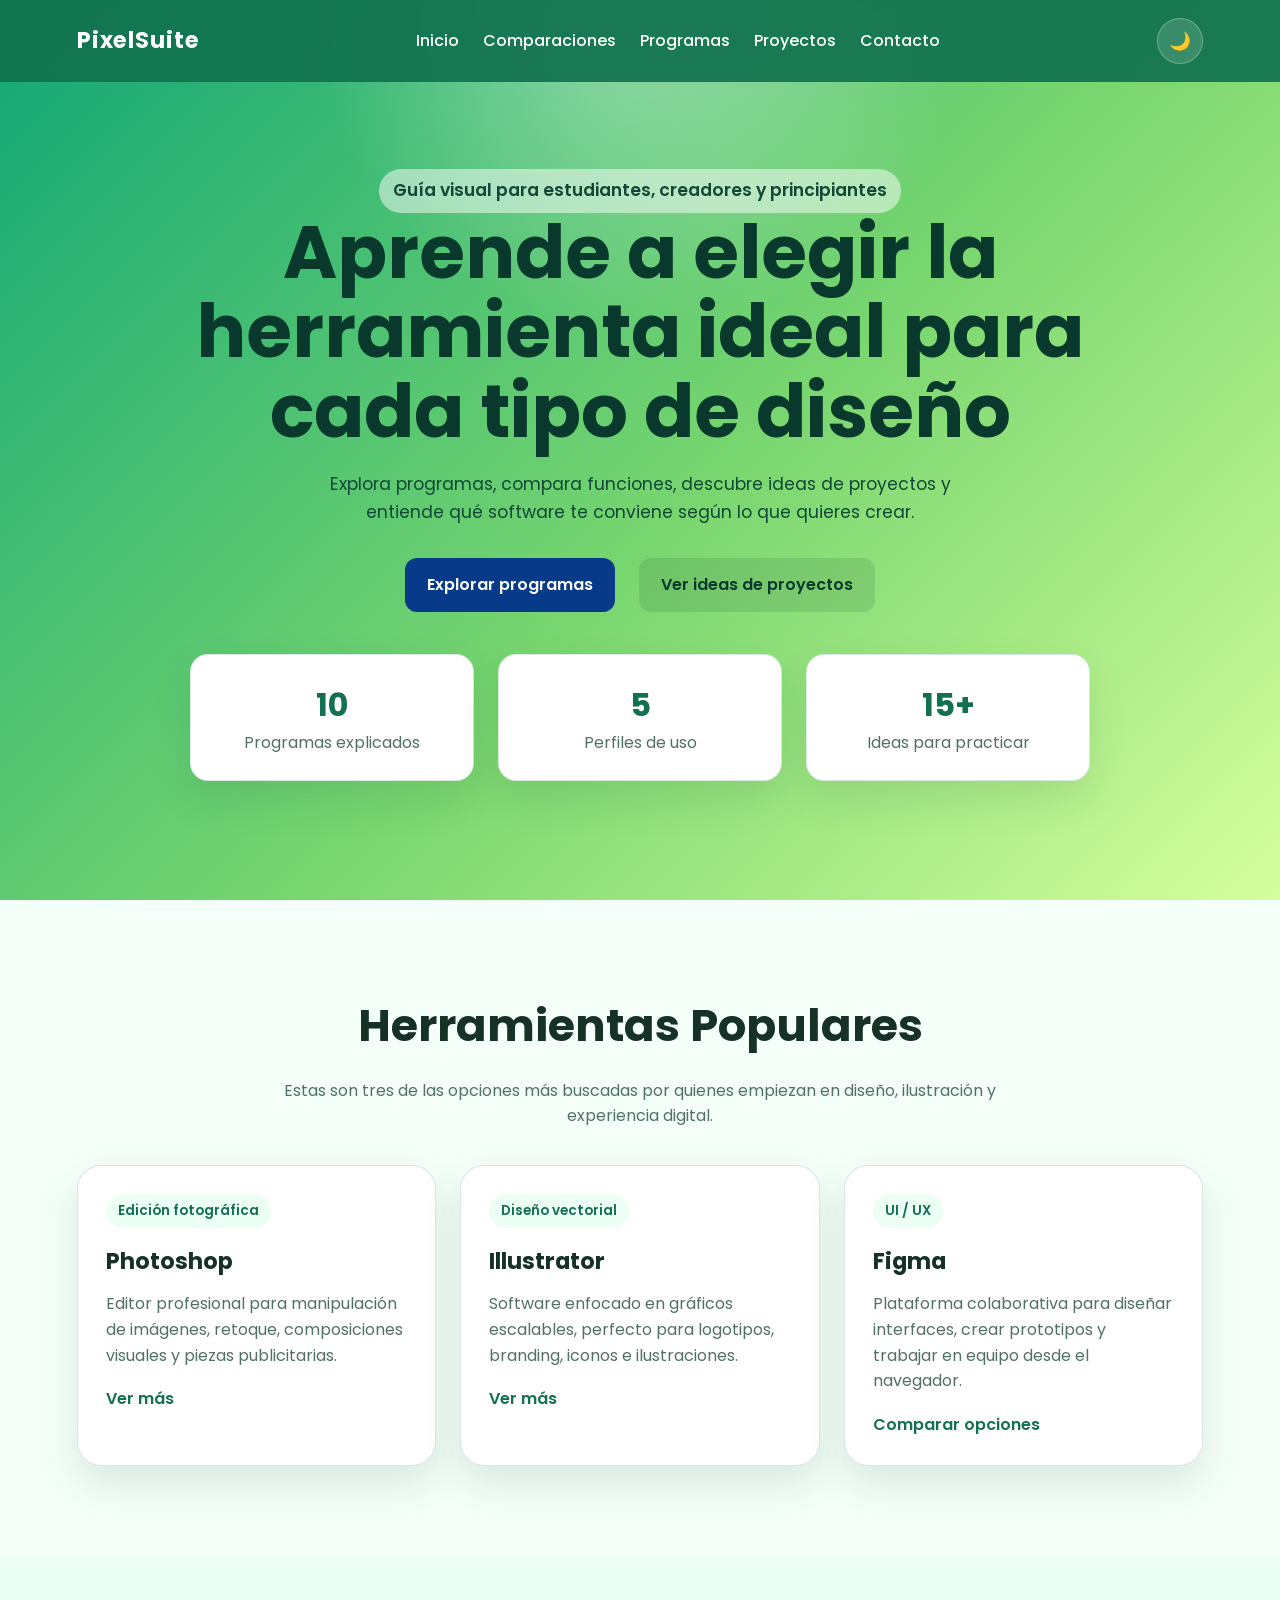
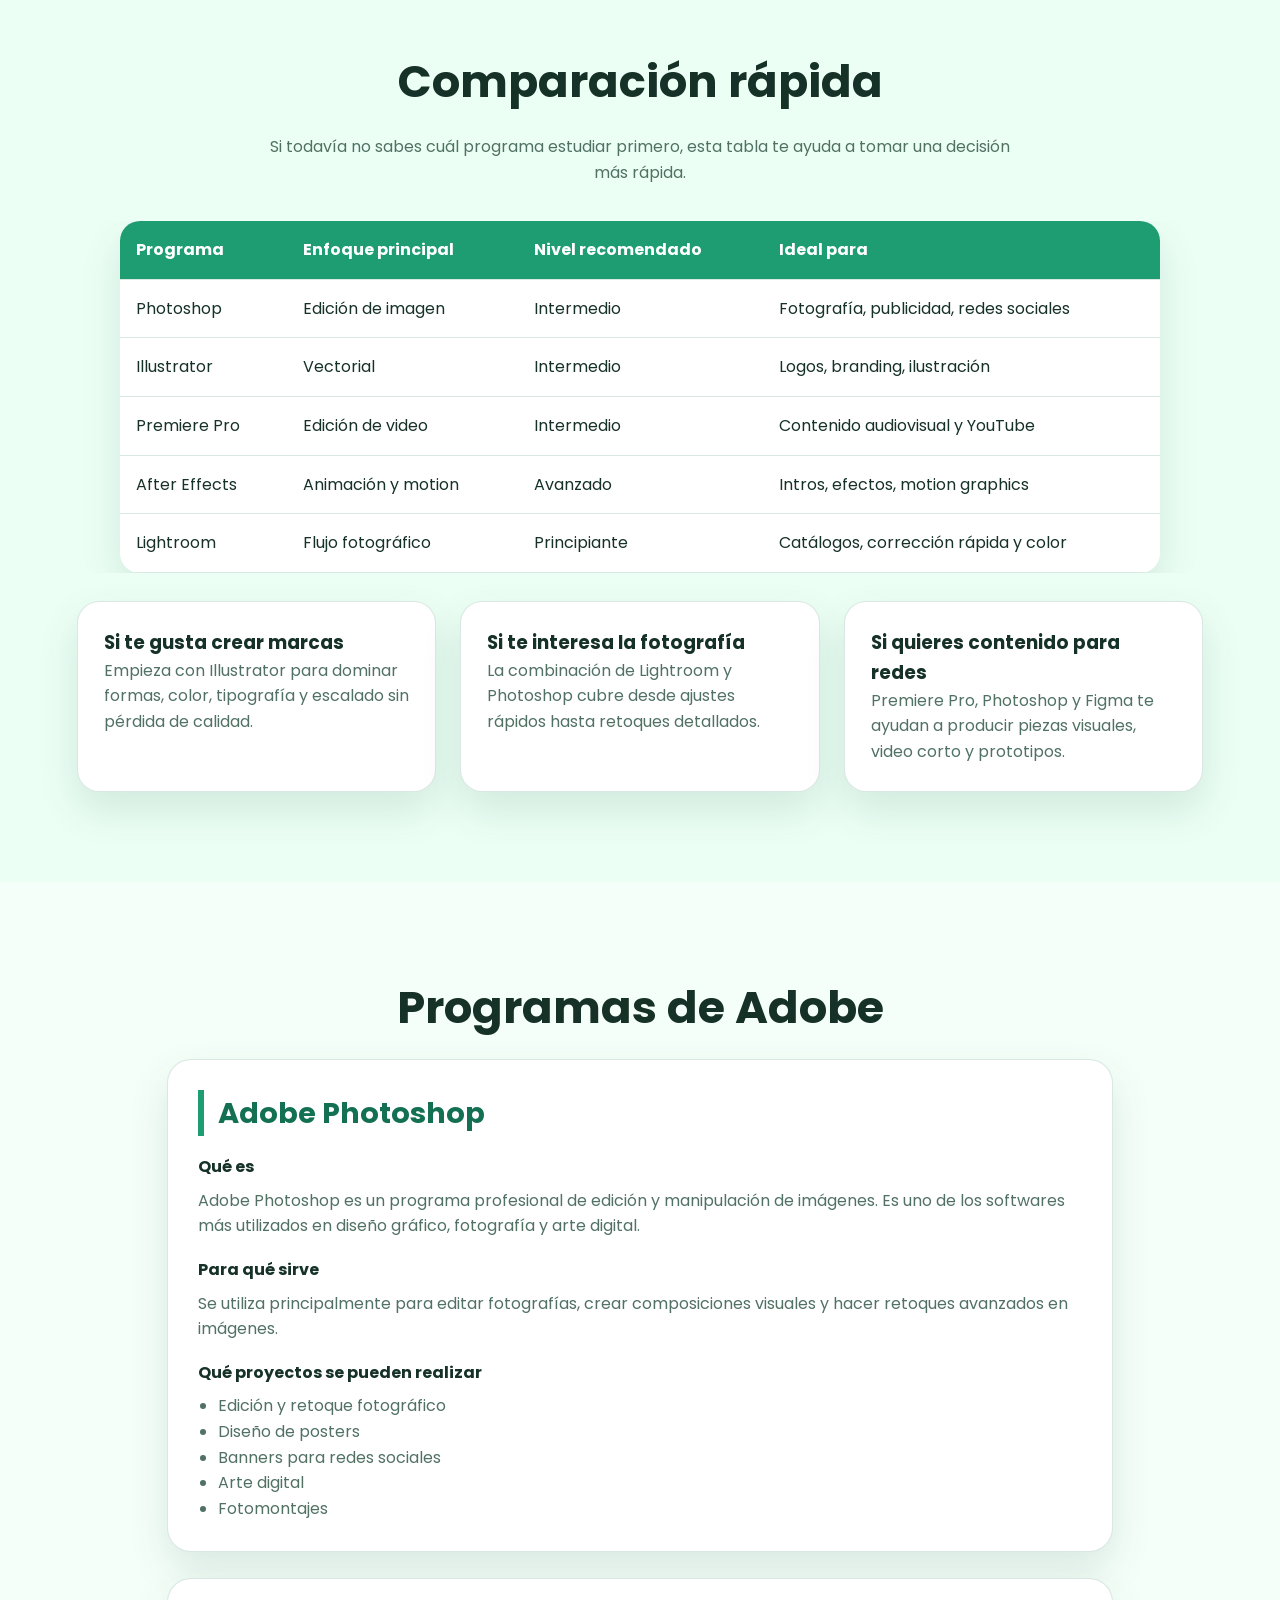
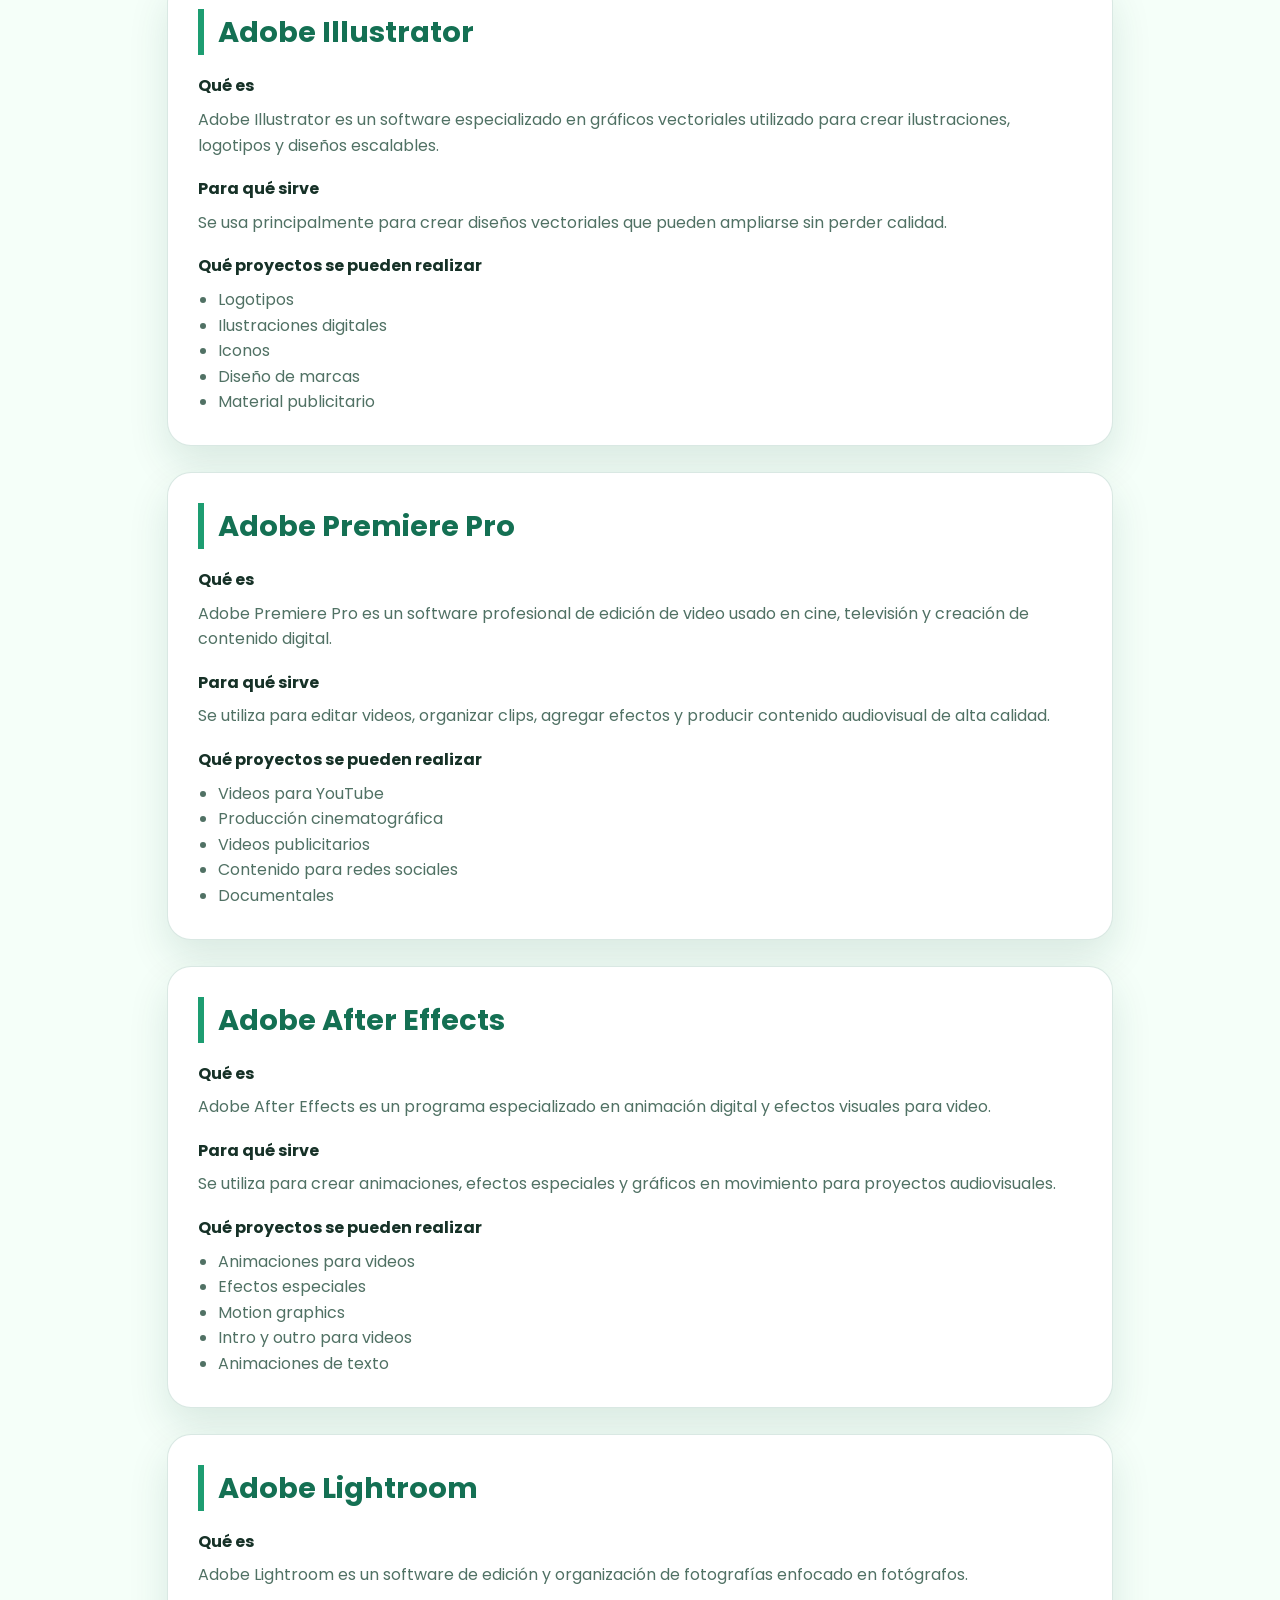
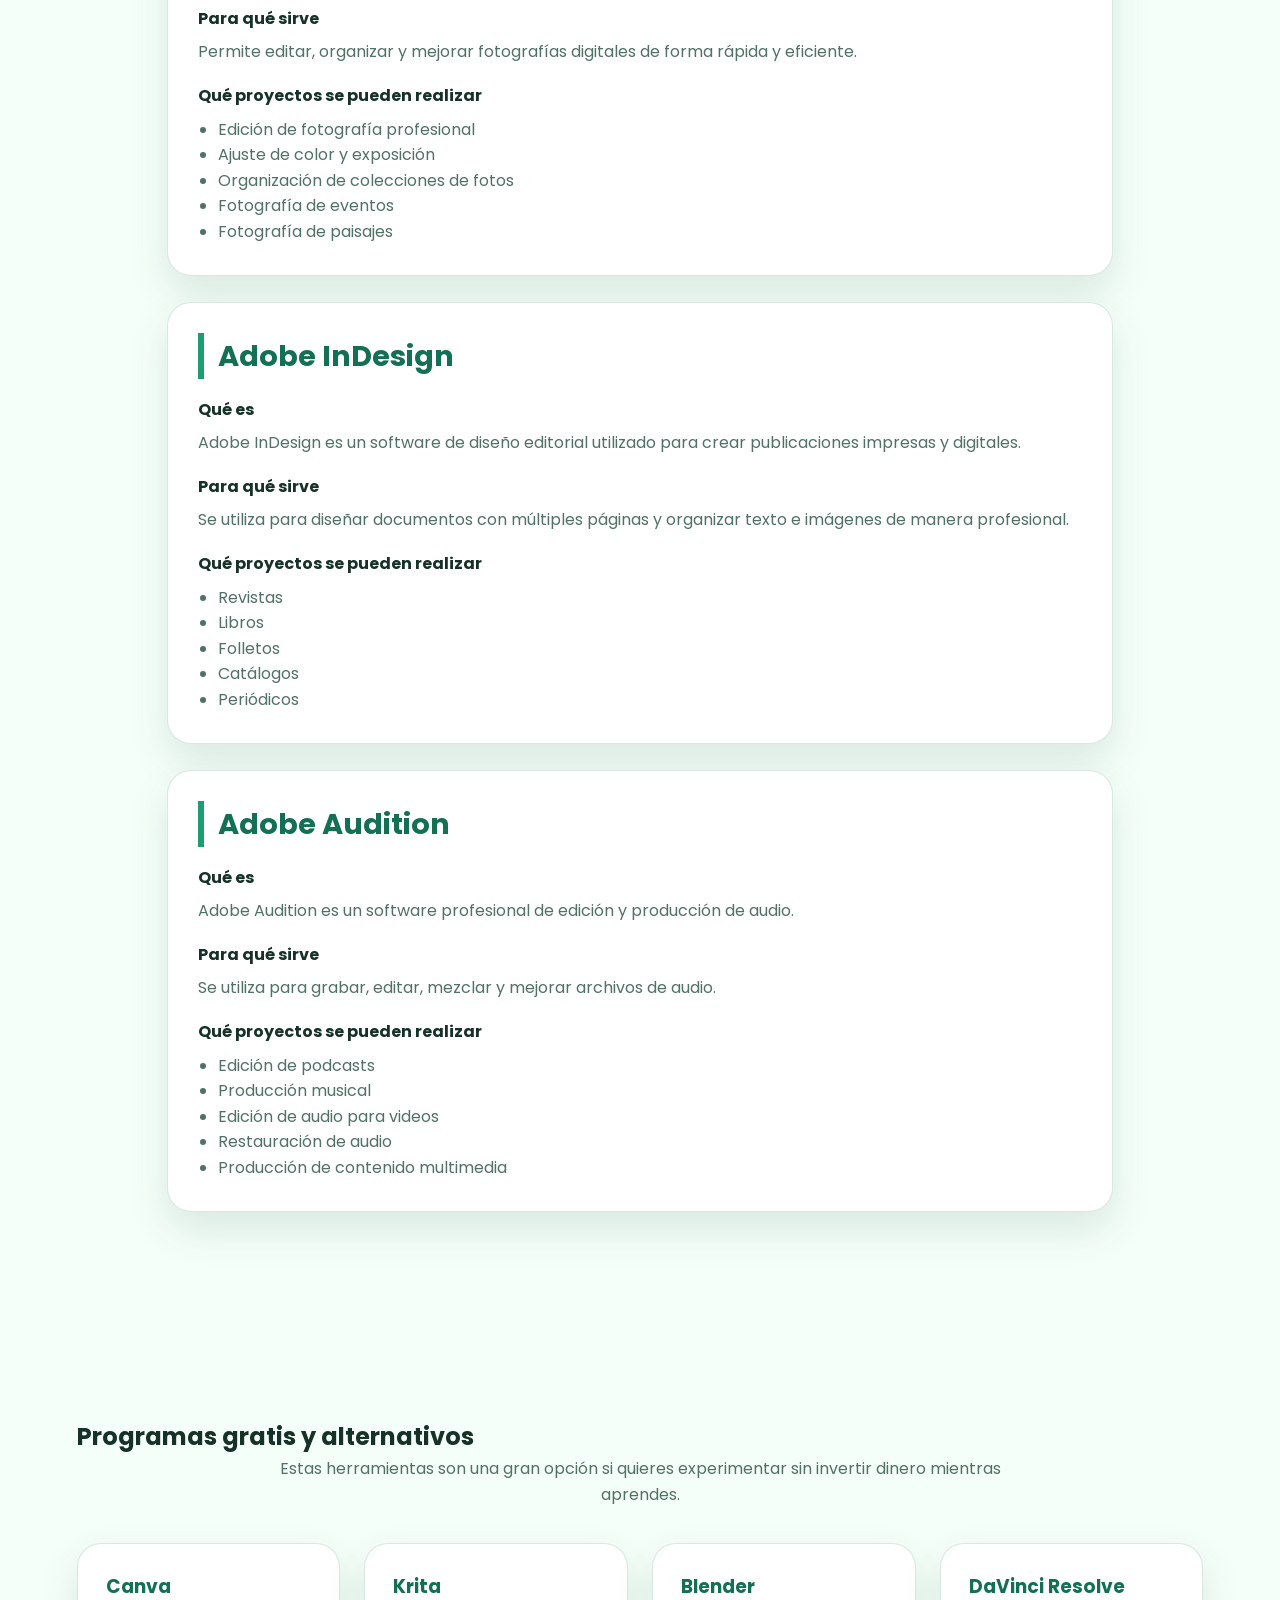
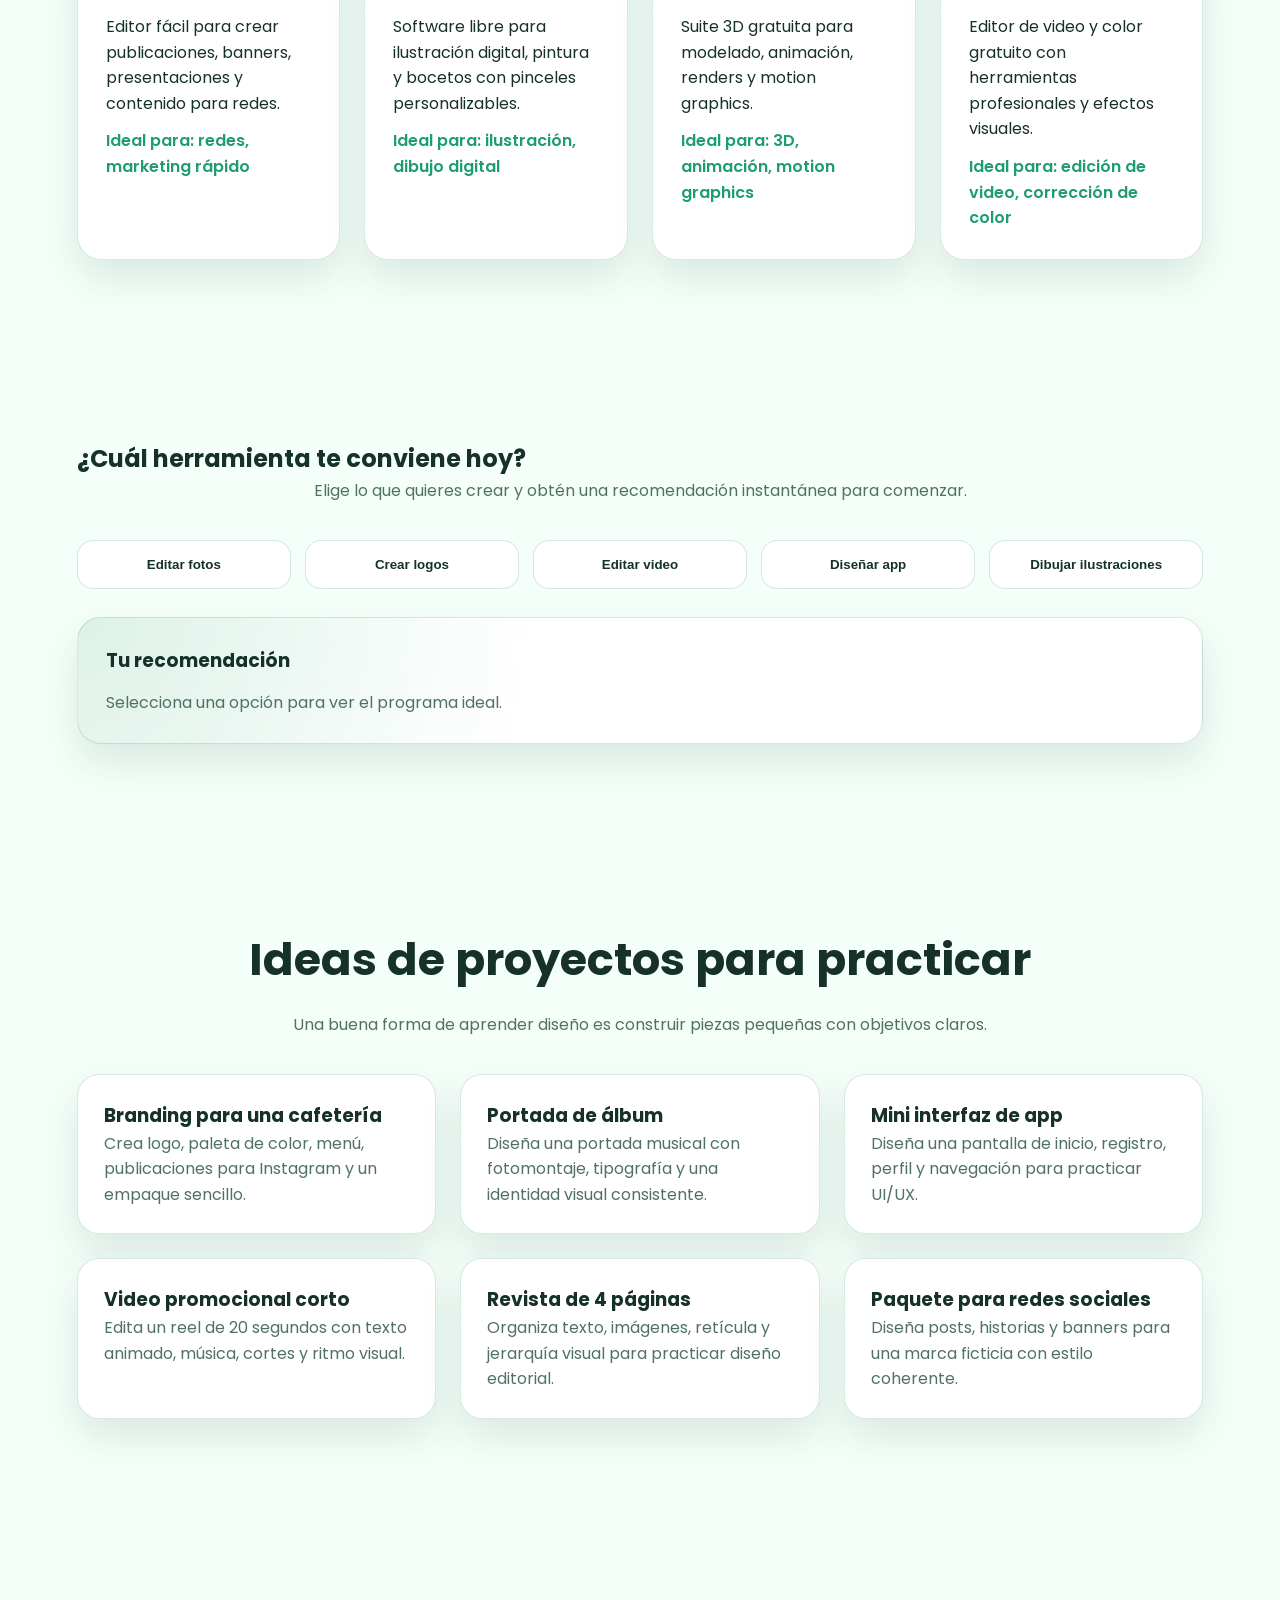
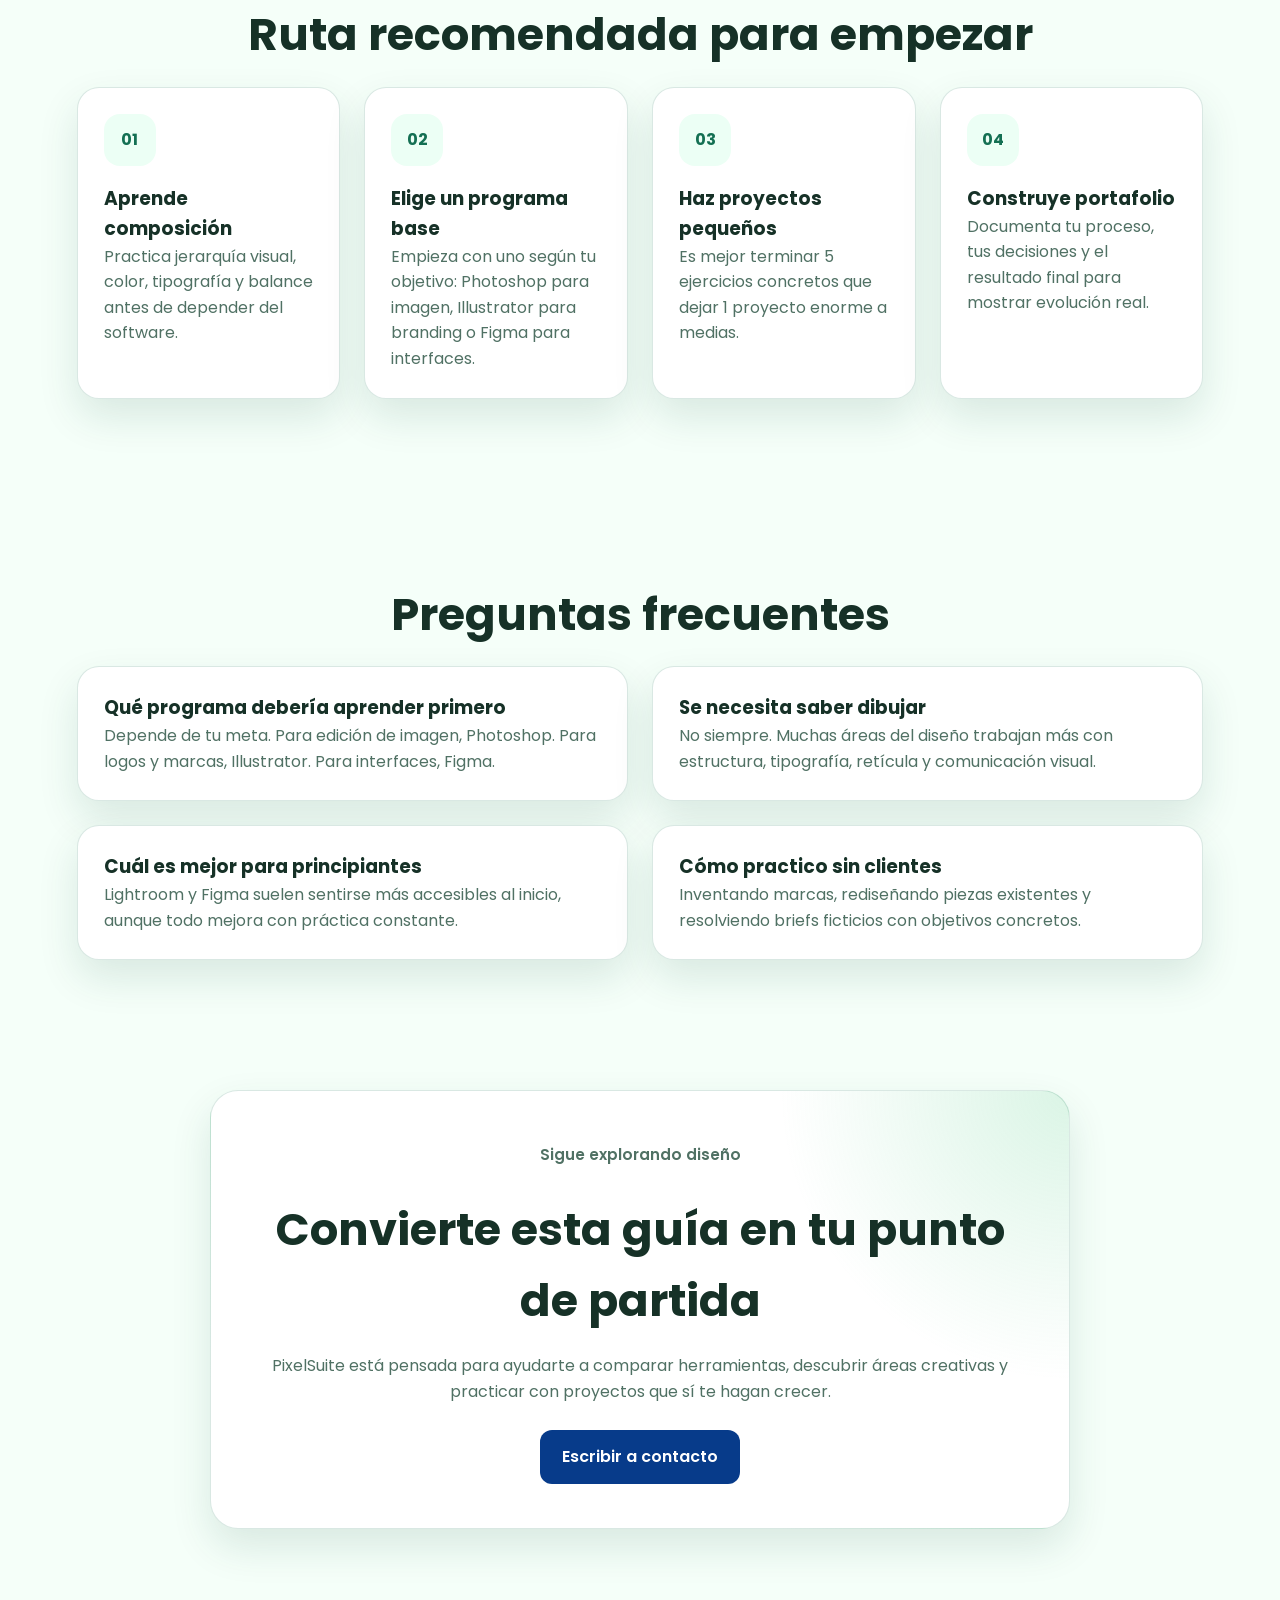
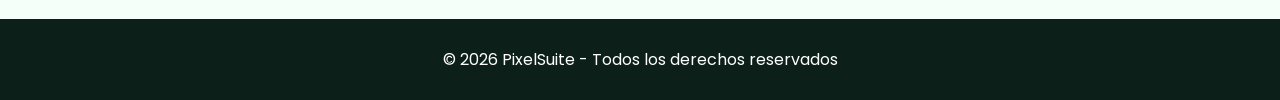
==== commit 6b3d083b: "animations" ====
--- a/index.html
+++ b/index.html
@@ -13,8 +13,8 @@
             <a href="#inicio" class="logo">PixelSuite</a>
             <ul class="nav-links">
                 <li><a href="#inicio">Inicio</a></li>
+                <li><a href="#comparaciones">Comparaciones</a></li>
                 <li><a href="#programas">Programas</a></li>
-                <li><a href="#comparaciones">Comparaciones</a></li>
                 <li><a href="#proyectos">Proyectos</a></li>
                 <li><a href="#contacto">Contacto</a></li>
             </ul>
@@ -39,22 +39,22 @@
 
                 <div class="hero-stats">
                     <article>
-                        <strong>7</strong>
+                        <strong>10</strong>
                         <span>Programas explicados</span>
                     </article>
                     <article>
-                        <strong>4</strong>
+                        <strong>5</strong>
                         <span>Perfiles de uso</span>
                     </article>
                     <article>
-                        <strong>12+</strong>
+                        <strong>15+</strong>
                         <span>Ideas para practicar</span>
                     </article>
                 </div>
             </div>
         </section>
 
-        <section class="herramientas">
+        <section class="herramientas animate-on-scroll">
             <h2>Herramientas Populares</h2>
             <p class="section-intro">
                 Estas son tres de las opciones más buscadas por quienes empiezan en diseño, ilustración y experiencia digital.
@@ -84,7 +84,7 @@
             </div>
         </section>
 
-        <section id="comparaciones" class="comparaciones">
+        <section id="comparaciones" class="comparaciones animate-on-scroll">
             <h2>Comparación rápida</h2>
             <p class="section-intro">
                 Si todavía no sabes cuál programa estudiar primero, esta tabla te ayuda a tomar una decisión más rápida.
@@ -151,7 +151,7 @@
             </div>
         </section>
 
-        <section id="programas" class="detalles-programas">
+        <section id="programas" class="detalles-programas animate-on-scroll">
             <h2>Programas de Adobe</h2>
 
             <div class="programa" id="photoshop">
@@ -267,7 +267,54 @@
             </div>
         </section>
 
-        <section id="proyectos" class="proyectos">
+        <section class="programas-extra animate-on-scroll">
+            <h2>Programas gratis y alternativos</h2>
+            <p class="section-intro">
+                Estas herramientas son una gran opción si quieres experimentar sin invertir dinero mientras aprendes.
+            </p>
+            <div class="programas-grid">
+                <article class="programa-card">
+                    <h3>Canva</h3>
+                    <p>Editor fácil para crear publicaciones, banners, presentaciones y contenido para redes.</p>
+                    <span>Ideal para: redes, marketing rápido</span>
+                </article>
+                <article class="programa-card">
+                    <h3>Krita</h3>
+                    <p>Software libre para ilustración digital, pintura y bocetos con pinceles personalizables.</p>
+                    <span>Ideal para: ilustración, dibujo digital</span>
+                </article>
+                <article class="programa-card">
+                    <h3>Blender</h3>
+                    <p>Suite 3D gratuita para modelado, animación, renders y motion graphics.</p>
+                    <span>Ideal para: 3D, animación, motion graphics</span>
+                </article>
+                <article class="programa-card">
+                    <h3>DaVinci Resolve</h3>
+                    <p>Editor de video y color gratuito con herramientas profesionales y efectos visuales.</p>
+                    <span>Ideal para: edición de video, corrección de color</span>
+                </article>
+            </div>
+        </section>
+
+        <section class="recomendador animate-on-scroll">
+            <h2>¿Cuál herramienta te conviene hoy?</h2>
+            <p class="section-intro">
+                Elige lo que quieres crear y obtén una recomendación instantánea para comenzar.
+            </p>
+            <div class="choice-buttons">
+                <button class="pick-option" data-choice="foto">Editar fotos</button>
+                <button class="pick-option" data-choice="vector">Crear logos</button>
+                <button class="pick-option" data-choice="video">Editar video</button>
+                <button class="pick-option" data-choice="app">Diseñar app</button>
+                <button class="pick-option" data-choice="ilustracion">Dibujar ilustraciones</button>
+            </div>
+            <div id="recommendationCard" class="recommendation-card">
+                <h3>Tu recomendación</h3>
+                <p id="recommendationText">Selecciona una opción para ver el programa ideal.</p>
+            </div>
+        </section>
+
+        <section id="proyectos" class="proyectos animate-on-scroll">
             <h2>Ideas de proyectos para practicar</h2>
             <p class="section-intro">
                 Una buena forma de aprender diseño es construir piezas pequeñas con objetivos claros.
@@ -301,7 +348,7 @@
             </div>
         </section>
 
-        <section class="ruta-aprendizaje">
+        <section class="ruta-aprendizaje animate-on-scroll">
             <h2>Ruta recomendada para empezar</h2>
             <div class="steps">
                 <article class="step">
@@ -327,7 +374,7 @@
             </div>
         </section>
 
-        <section class="faq">
+        <section class="faq animate-on-scroll">
             <h2>Preguntas frecuentes</h2>
             <div class="faq-grid">
                 <article class="faq-item">
@@ -349,7 +396,7 @@
             </div>
         </section>
 
-        <section id="contacto" class="contacto">
+        <section id="contacto" class="contacto animate-on-scroll">
             <div class="contacto-box">
                 <p class="tagline">Sigue explorando diseño</p>
                 <h2>Convierte esta guía en tu punto de partida</h2>
@@ -357,7 +404,8 @@
                     PixelSuite está pensada para ayudarte a comparar herramientas, descubrir áreas creativas
                     y practicar con proyectos que sí te hagan crecer.
                 </p>
-                <a href="mailto:contacto@pixelsuite.com" class="btn btn-primary">Escribir a contacto</a>
+                <br>
+                <a href="mailto:davidreyesquijano15@gmail.com" class="btn btn-primary">Escribir a contacto</a>
             </div>
         </section>
     </main>
--- a/styles.css
+++ b/styles.css
@@ -6,6 +6,17 @@
 
 html {
     scroll-behavior: smooth;
+}
+
+.animate-on-scroll {
+    opacity: 0;
+    transform: translateY(36px);
+    transition: opacity 0.85s ease, transform 0.85s ease;
+}
+
+.animate-on-scroll.active {
+    opacity: 1;
+    transform: translateY(0);
 }
 
 :root {
@@ -174,6 +185,106 @@
 .btn-primary {
     background: var(--accent);
     color: #ffffff;
+    animation: float 7s ease-in-out infinite;
+}
+
+@keyframes float {
+    0%, 100% { transform: translateY(0); }
+    50% { transform: translateY(-4px); }
+}
+
+.programas-grid,
+.hero-actions,
+.hero-stats,
+.cards,
+.comparison-grid,
+.projects-grid,
+.steps,
+.faq-grid {
+    display: grid;
+    gap: 24px;
+}
+
+.programas-grid {
+    grid-template-columns: repeat(4, minmax(0, 1fr));
+}
+
+.programa-card,
+.recommendation-card {
+    padding: 28px;
+    border-radius: 24px;
+    background: var(--surface);
+    border: 1px solid var(--border);
+    box-shadow: var(--shadow);
+}
+
+.programa-card {
+    display: flex;
+    flex-direction: column;
+    gap: 12px;
+    transition: transform 0.25s ease, border-color 0.25s ease, box-shadow 0.25s ease;
+}
+
+.programa-card:hover {
+    transform: translateY(-6px);
+    border-color: rgba(29, 157, 113, 0.28);
+    box-shadow: 0 25px 45px rgba(16, 76, 58, 0.16);
+}
+
+.programa-card h3 {
+    color: var(--primary-dark);
+}
+
+.programa-card span {
+    font-weight: 600;
+    color: var(--primary);
+}
+
+.recommendador {
+    max-width: 1100px;
+    margin: 0 auto;
+    text-align: center;
+}
+
+.choice-buttons {
+    display: grid;
+    grid-template-columns: repeat(5, minmax(0, 1fr));
+    gap: 14px;
+    margin-top: 24px;
+}
+
+.pick-option {
+    padding: 16px 18px;
+    border-radius: 16px;
+    border: 1px solid var(--border);
+    background: var(--surface);
+    color: var(--text);
+    font-weight: 600;
+    cursor: pointer;
+    transition: transform 0.2s ease, background 0.2s ease, border-color 0.2s ease;
+}
+
+.pick-option:hover,
+.pick-option.active {
+    background: var(--primary);
+    color: #ffffff;
+    border-color: transparent;
+    transform: translateY(-2px);
+}
+
+.recommendation-card {
+    margin-top: 28px;
+    text-align: left;
+    background: radial-gradient(circle at top left, rgba(41, 172, 113, 0.16), transparent 40%),
+        var(--surface);
+}
+
+.recommendation-card h3 {
+    margin-bottom: 14px;
+}
+
+.recommendation-card p {
+    color: var(--muted);
 }
 
 .btn-secondary {
@@ -416,7 +527,8 @@
     .projects-grid,
     .steps,
     .faq-grid,
-    .hero-stats {
+    .hero-stats,
+    .programas-grid {
         grid-template-columns: repeat(2, minmax(0, 1fr));
     }
 }
@@ -432,7 +544,12 @@
     .projects-grid,
     .steps,
     .faq-grid,
-    .hero-stats {
+    .hero-stats,
+    .programas-grid {
+        grid-template-columns: 1fr;
+    }
+
+    .choice-buttons {
         grid-template-columns: 1fr;
     }
 
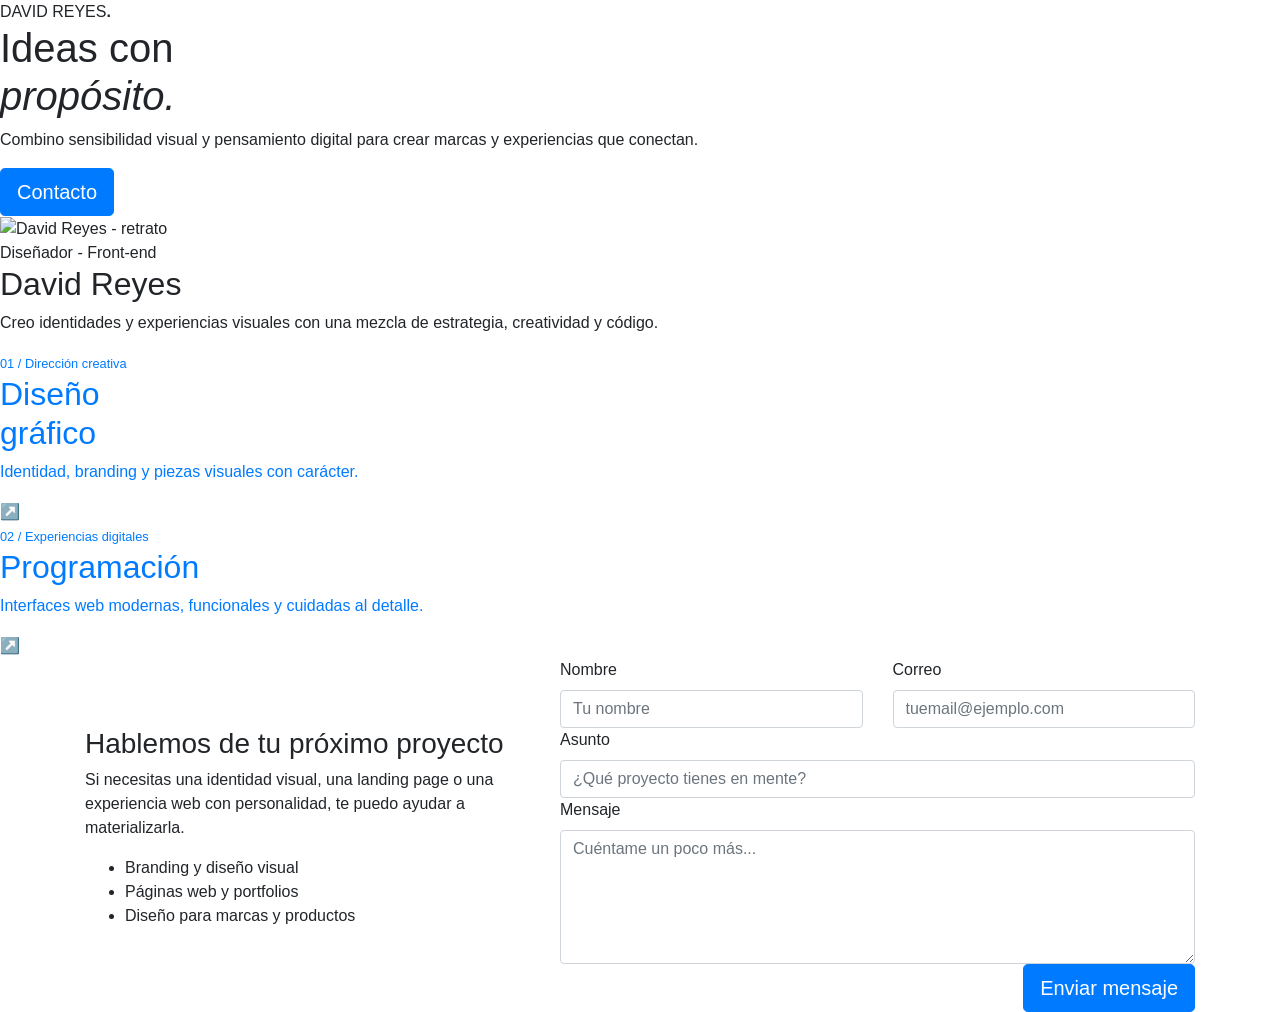
==== commit cead81f3: "Add files via upload" ====
--- a/index.html
+++ b/index.html
@@ -1,419 +1,134 @@
 <!DOCTYPE html>
 <html lang="es">
+
 <head>
     <meta charset="UTF-8">
     <meta name="viewport" content="width=device-width, initial-scale=1.0">
-    <title>Herramientas de Diseño Gráfico</title>
-    <link rel="stylesheet" href="styles.css">
-    <link href="https://fonts.googleapis.com/css2?family=Poppins:wght@400;500;600;700&display=swap" rel="stylesheet">
+    <title>David Reyes | Portafolio</title>
+
+    <link rel="preconnect" href="https://fonts.googleapis.com">
+    <link rel="preconnect" href="https://fonts.gstatic.com" crossorigin>
+    <link href="https://fonts.googleapis.com/css2?family=DM+Mono:wght@400;500&family=Manrope:wght@400;500;600;700;800&family=Cinzel:wght@500;700&display=swap" rel="stylesheet">
+<link rel="stylesheet" href="https://cdn.jsdelivr.net/npm/bootstrap@4.4.1/dist/css/bootstrap.min.css" integrity="sha384-Vkoo8x4CGsO3+Hhxv8T/Q5PaXtkKtu6ug5TOeNV6gBiFeWPGFN9MuhOf23Q9Ifjh" crossorigin="anonymous">    <link rel="stylesheet" href="assets/css/index.css">
 </head>
+
 <body>
-    <header>
-        <nav class="navbar">
-            <a href="#inicio" class="logo">PixelSuite</a>
-            <ul class="nav-links">
-                <li><a href="#inicio">Inicio</a></li>
-                <li><a href="#comparaciones">Comparaciones</a></li>
-                <li><a href="#programas">Programas</a></li>
-                <li><a href="#proyectos">Proyectos</a></li>
-                <li><a href="#contacto">Contacto</a></li>
-            </ul>
-            <button id="darkModeBtn" aria-label="Activar modo oscuro">🌙</button>
-        </nav>
-    </header>
 
-    <main>
-        <section id="inicio" class="inicio">
-            <div class="contenido-inicio">
-                <p class="tagline">Guía visual para estudiantes, creadores y principiantes</p>
-                <h1>Aprende a elegir la herramienta ideal para cada tipo de diseño</h1>
-                <p>
-                    Explora programas, compara funciones, descubre ideas de proyectos y entiende
-                    qué software te conviene según lo que quieres crear.
-                </p>
+    <nav class="top">
+        <div class="logo">DAVID REYES<b>.</b></div>
+    </nav>
 
-                <div class="hero-actions">
-                    <a href="#programas" class="btn btn-primary">Explorar programas</a>
-                    <a href="#proyectos" class="btn btn-secondary">Ver ideas de proyectos</a>
+    <main class="hero">
+
+        <section class="intro">
+            <h1>
+                Ideas con<br>
+                <em>propósito.</em>
+            </h1>
+            <p>
+                Combino sensibilidad visual y pensamiento digital para crear marcas y experiencias que conectan.
+            </p>
+
+            <div class="cta-row">
+                <a href="#contacto" class="btn btn-primary btn-lg">Contacto</a>
+            </div>
+        </section>
+
+        <section class="profile-panel" aria-label="Perfil personal">
+            <div class="profile-card">
+                <div class="photo-frame">
+                    <img src="assets/img/foto.jpeg" alt="David Reyes - retrato">
                 </div>
 
-                <div class="hero-stats">
-                    <article>
-                        <strong>10</strong>
-                        <span>Programas explicados</span>
-                    </article>
-                    <article>
-                        <strong>5</strong>
-                        <span>Perfiles de uso</span>
-                    </article>
-                    <article>
-                        <strong>15+</strong>
-                        <span>Ideas para practicar</span>
-                    </article>
+                <div class="profile-info">
+                    <span class="label">Diseñador - Front-end</span>
+                    <h2>David Reyes</h2>
+                    <p>
+                        Creo identidades y experiencias visuales con una mezcla de estrategia, creatividad y código.
+                    </p>
                 </div>
             </div>
         </section>
 
-        <section class="herramientas animate-on-scroll">
-            <h2>Herramientas Populares</h2>
-            <p class="section-intro">
-                Estas son tres de las opciones más buscadas por quienes empiezan en diseño, ilustración y experiencia digital.
-            </p>
+    </main>
 
-            <div class="cards">
-                <div class="card">
-                    <span class="card-label">Edición fotográfica</span>
-                    <h3>Photoshop</h3>
-                    <p>Editor profesional para manipulación de imágenes, retoque, composiciones visuales y piezas publicitarias.</p>
-                    <a href="#photoshop" class="card-link">Ver más</a>
+    <section class="choices" aria-label="Elige un portafolio">
+
+        <a class="choice design" href="diseño.html">
+            <div>
+                <small>01 / Dirección creativa</small>
+                <h2>
+                    Diseño<br>
+                    gráfico
+                </h2>
+                <p>
+                    Identidad, branding y piezas visuales con carácter.
+                </p>
+            </div>
+            <span class="arrow">&nearr;</span>
+        </a>
+
+        <a class="choice code" href="programacion.html">
+            <div>
+                <small>02 / Experiencias digitales</small>
+                <h2>Programación</h2>
+                <p>
+                    Interfaces web modernas, funcionales y cuidadas al detalle.
+                </p>
+            </div>
+            <span class="arrow">&nearr;</span>
+        </a>
+
+    </section>
+
+    <section id="contacto" class="contact-section">
+        <div class="container">
+            <div class="row g-4 align-items-center">
+                <div class="col-lg-5">
+                    <div class="contact-copy">
+                        <h3>Hablemos de tu próximo proyecto</h3>
+                        <p>
+                            Si necesitas una identidad visual, una landing page o una experiencia web con personalidad,
+                            te puedo ayudar a materializarla.
+                        </p>
+                        <ul>
+                            <li>Branding y diseño visual</li>
+                            <li>Páginas web y portfolios</li>
+                            <li>Diseño para marcas y productos</li>
+                        </ul>
+                    </div>
                 </div>
 
-                <div class="card">
-                    <span class="card-label">Diseño vectorial</span>
-                    <h3>Illustrator</h3>
-                    <p>Software enfocado en gráficos escalables, perfecto para logotipos, branding, iconos e ilustraciones.</p>
-                    <a href="#illustrator" class="card-link">Ver más</a>
-                </div>
-
-                <div class="card">
-                    <span class="card-label">UI / UX</span>
-                    <h3>Figma</h3>
-                    <p>Plataforma colaborativa para diseñar interfaces, crear prototipos y trabajar en equipo desde el navegador.</p>
-                    <a href="#comparaciones" class="card-link">Comparar opciones</a>
+                <div class="col-lg-7">
+                    <form class="contact-form" action="#" method="post">
+                        <div class="row g-3">
+                            <div class="col-md-6">
+                                <label for="nombre" class="form-label">Nombre</label>
+                                <input type="text" class="form-control" id="nombre" placeholder="Tu nombre">
+                            </div>
+                            <div class="col-md-6">
+                                <label for="email" class="form-label">Correo</label>
+                                <input type="email" class="form-control" id="email" placeholder="tuemail@ejemplo.com">
+                            </div>
+                            <div class="col-12">
+                                <label for="asunto" class="form-label">Asunto</label>
+                                <input type="text" class="form-control" id="asunto" placeholder="¿Qué proyecto tienes en mente?">
+                            </div>
+                            <div class="col-12">
+                                <label for="mensaje" class="form-label">Mensaje</label>
+                                <textarea class="form-control" id="mensaje" rows="5" placeholder="Cuéntame un poco más..."></textarea>
+                            </div>
+                            <div class="col-12 d-flex justify-content-end">
+                                <button type="button" class="btn btn-primary btn-lg">Enviar mensaje</button>
+                            </div>
+                        </div>
+                    </form>
                 </div>
             </div>
-        </section>
+        </div>
+    </section>
 
-        <section id="comparaciones" class="comparaciones animate-on-scroll">
-            <h2>Comparación rápida</h2>
-            <p class="section-intro">
-                Si todavía no sabes cuál programa estudiar primero, esta tabla te ayuda a tomar una decisión más rápida.
-            </p>
+    <script src="https://cdn.jsdelivr.net/npm/bootstrap@5.3.3/dist/js/bootstrap.bundle.min.js"></script>
+</body>
 
-            <div class="table-wrapper">
-                <table>
-                    <thead>
-                        <tr>
-                            <th>Programa</th>
-                            <th>Enfoque principal</th>
-                            <th>Nivel recomendado</th>
-                            <th>Ideal para</th>
-                        </tr>
-                    </thead>
-                    <tbody>
-                        <tr>
-                            <td>Photoshop</td>
-                            <td>Edición de imagen</td>
-                            <td>Intermedio</td>
-                            <td>Fotografía, publicidad, redes sociales</td>
-                        </tr>
-                        <tr>
-                            <td>Illustrator</td>
-                            <td>Vectorial</td>
-                            <td>Intermedio</td>
-                            <td>Logos, branding, ilustración</td>
-                        </tr>
-                        <tr>
-                            <td>Premiere Pro</td>
-                            <td>Edición de video</td>
-                            <td>Intermedio</td>
-                            <td>Contenido audiovisual y YouTube</td>
-                        </tr>
-                        <tr>
-                            <td>After Effects</td>
-                            <td>Animación y motion</td>
-                            <td>Avanzado</td>
-                            <td>Intros, efectos, motion graphics</td>
-                        </tr>
-                        <tr>
-                            <td>Lightroom</td>
-                            <td>Flujo fotográfico</td>
-                            <td>Principiante</td>
-                            <td>Catálogos, corrección rápida y color</td>
-                        </tr>
-                    </tbody>
-                </table>
-            </div>
-
-            <div class="comparison-grid">
-                <article class="comparison-box">
-                    <h3>Si te gusta crear marcas</h3>
-                    <p>Empieza con Illustrator para dominar formas, color, tipografía y escalado sin pérdida de calidad.</p>
-                </article>
-                <article class="comparison-box">
-                    <h3>Si te interesa la fotografía</h3>
-                    <p>La combinación de Lightroom y Photoshop cubre desde ajustes rápidos hasta retoques detallados.</p>
-                </article>
-                <article class="comparison-box">
-                    <h3>Si quieres contenido para redes</h3>
-                    <p>Premiere Pro, Photoshop y Figma te ayudan a producir piezas visuales, video corto y prototipos.</p>
-                </article>
-            </div>
-        </section>
-
-        <section id="programas" class="detalles-programas animate-on-scroll">
-            <h2>Programas de Adobe</h2>
-
-            <div class="programa" id="photoshop">
-                <h3>Adobe Photoshop</h3>
-                <h4>Qué es</h4>
-                <p>Adobe Photoshop es un programa profesional de edición y manipulación de imágenes. Es uno de los softwares más utilizados en diseño gráfico, fotografía y arte digital.</p>
-                <h4>Para qué sirve</h4>
-                <p>Se utiliza principalmente para editar fotografías, crear composiciones visuales y hacer retoques avanzados en imágenes.</p>
-                <h4>Qué proyectos se pueden realizar</h4>
-                <ul>
-                    <li>Edición y retoque fotográfico</li>
-                    <li>Diseño de posters</li>
-                    <li>Banners para redes sociales</li>
-                    <li>Arte digital</li>
-                    <li>Fotomontajes</li>
-                </ul>
-            </div>
-
-            <div class="programa" id="illustrator">
-                <h3>Adobe Illustrator</h3>
-                <h4>Qué es</h4>
-                <p>Adobe Illustrator es un software especializado en gráficos vectoriales utilizado para crear ilustraciones, logotipos y diseños escalables.</p>
-                <h4>Para qué sirve</h4>
-                <p>Se usa principalmente para crear diseños vectoriales que pueden ampliarse sin perder calidad.</p>
-                <h4>Qué proyectos se pueden realizar</h4>
-                <ul>
-                    <li>Logotipos</li>
-                    <li>Ilustraciones digitales</li>
-                    <li>Iconos</li>
-                    <li>Diseño de marcas</li>
-                    <li>Material publicitario</li>
-                </ul>
-            </div>
-
-            <div class="programa">
-                <h3>Adobe Premiere Pro</h3>
-                <h4>Qué es</h4>
-                <p>Adobe Premiere Pro es un software profesional de edición de video usado en cine, televisión y creación de contenido digital.</p>
-                <h4>Para qué sirve</h4>
-                <p>Se utiliza para editar videos, organizar clips, agregar efectos y producir contenido audiovisual de alta calidad.</p>
-                <h4>Qué proyectos se pueden realizar</h4>
-                <ul>
-                    <li>Videos para YouTube</li>
-                    <li>Producción cinematográfica</li>
-                    <li>Videos publicitarios</li>
-                    <li>Contenido para redes sociales</li>
-                    <li>Documentales</li>
-                </ul>
-            </div>
-
-            <div class="programa">
-                <h3>Adobe After Effects</h3>
-                <h4>Qué es</h4>
-                <p>Adobe After Effects es un programa especializado en animación digital y efectos visuales para video.</p>
-                <h4>Para qué sirve</h4>
-                <p>Se utiliza para crear animaciones, efectos especiales y gráficos en movimiento para proyectos audiovisuales.</p>
-                <h4>Qué proyectos se pueden realizar</h4>
-                <ul>
-                    <li>Animaciones para videos</li>
-                    <li>Efectos especiales</li>
-                    <li>Motion graphics</li>
-                    <li>Intro y outro para videos</li>
-                    <li>Animaciones de texto</li>
-                </ul>
-            </div>
-
-            <div class="programa">
-                <h3>Adobe Lightroom</h3>
-                <h4>Qué es</h4>
-                <p>Adobe Lightroom es un software de edición y organización de fotografías enfocado en fotógrafos.</p>
-                <h4>Para qué sirve</h4>
-                <p>Permite editar, organizar y mejorar fotografías digitales de forma rápida y eficiente.</p>
-                <h4>Qué proyectos se pueden realizar</h4>
-                <ul>
-                    <li>Edición de fotografía profesional</li>
-                    <li>Ajuste de color y exposición</li>
-                    <li>Organización de colecciones de fotos</li>
-                    <li>Fotografía de eventos</li>
-                    <li>Fotografía de paisajes</li>
-                </ul>
-            </div>
-
-            <div class="programa">
-                <h3>Adobe InDesign</h3>
-                <h4>Qué es</h4>
-                <p>Adobe InDesign es un software de diseño editorial utilizado para crear publicaciones impresas y digitales.</p>
-                <h4>Para qué sirve</h4>
-                <p>Se utiliza para diseñar documentos con múltiples páginas y organizar texto e imágenes de manera profesional.</p>
-                <h4>Qué proyectos se pueden realizar</h4>
-                <ul>
-                    <li>Revistas</li>
-                    <li>Libros</li>
-                    <li>Folletos</li>
-                    <li>Catálogos</li>
-                    <li>Periódicos</li>
-                </ul>
-            </div>
-
-            <div class="programa">
-                <h3>Adobe Audition</h3>
-                <h4>Qué es</h4>
-                <p>Adobe Audition es un software profesional de edición y producción de audio.</p>
-                <h4>Para qué sirve</h4>
-                <p>Se utiliza para grabar, editar, mezclar y mejorar archivos de audio.</p>
-                <h4>Qué proyectos se pueden realizar</h4>
-                <ul>
-                    <li>Edición de podcasts</li>
-                    <li>Producción musical</li>
-                    <li>Edición de audio para videos</li>
-                    <li>Restauración de audio</li>
-                    <li>Producción de contenido multimedia</li>
-                </ul>
-            </div>
-        </section>
-
-        <section class="programas-extra animate-on-scroll">
-            <h2>Programas gratis y alternativos</h2>
-            <p class="section-intro">
-                Estas herramientas son una gran opción si quieres experimentar sin invertir dinero mientras aprendes.
-            </p>
-            <div class="programas-grid">
-                <article class="programa-card">
-                    <h3>Canva</h3>
-                    <p>Editor fácil para crear publicaciones, banners, presentaciones y contenido para redes.</p>
-                    <span>Ideal para: redes, marketing rápido</span>
-                </article>
-                <article class="programa-card">
-                    <h3>Krita</h3>
-                    <p>Software libre para ilustración digital, pintura y bocetos con pinceles personalizables.</p>
-                    <span>Ideal para: ilustración, dibujo digital</span>
-                </article>
-                <article class="programa-card">
-                    <h3>Blender</h3>
-                    <p>Suite 3D gratuita para modelado, animación, renders y motion graphics.</p>
-                    <span>Ideal para: 3D, animación, motion graphics</span>
-                </article>
-                <article class="programa-card">
-                    <h3>DaVinci Resolve</h3>
-                    <p>Editor de video y color gratuito con herramientas profesionales y efectos visuales.</p>
-                    <span>Ideal para: edición de video, corrección de color</span>
-                </article>
-            </div>
-        </section>
-
-        <section class="recomendador animate-on-scroll">
-            <h2>¿Cuál herramienta te conviene hoy?</h2>
-            <p class="section-intro">
-                Elige lo que quieres crear y obtén una recomendación instantánea para comenzar.
-            </p>
-            <div class="choice-buttons">
-                <button class="pick-option" data-choice="foto">Editar fotos</button>
-                <button class="pick-option" data-choice="vector">Crear logos</button>
-                <button class="pick-option" data-choice="video">Editar video</button>
-                <button class="pick-option" data-choice="app">Diseñar app</button>
-                <button class="pick-option" data-choice="ilustracion">Dibujar ilustraciones</button>
-            </div>
-            <div id="recommendationCard" class="recommendation-card">
-                <h3>Tu recomendación</h3>
-                <p id="recommendationText">Selecciona una opción para ver el programa ideal.</p>
-            </div>
-        </section>
-
-        <section id="proyectos" class="proyectos animate-on-scroll">
-            <h2>Ideas de proyectos para practicar</h2>
-            <p class="section-intro">
-                Una buena forma de aprender diseño es construir piezas pequeñas con objetivos claros.
-            </p>
-
-            <div class="projects-grid">
-                <article class="project-card">
-                    <h3>Branding para una cafetería</h3>
-                    <p>Crea logo, paleta de color, menú, publicaciones para Instagram y un empaque sencillo.</p>
-                </article>
-                <article class="project-card">
-                    <h3>Portada de álbum</h3>
-                    <p>Diseña una portada musical con fotomontaje, tipografía y una identidad visual consistente.</p>
-                </article>
-                <article class="project-card">
-                    <h3>Mini interfaz de app</h3>
-                    <p>Diseña una pantalla de inicio, registro, perfil y navegación para practicar UI/UX.</p>
-                </article>
-                <article class="project-card">
-                    <h3>Video promocional corto</h3>
-                    <p>Edita un reel de 20 segundos con texto animado, música, cortes y ritmo visual.</p>
-                </article>
-                <article class="project-card">
-                    <h3>Revista de 4 páginas</h3>
-                    <p>Organiza texto, imágenes, retícula y jerarquía visual para practicar diseño editorial.</p>
-                </article>
-                <article class="project-card">
-                    <h3>Paquete para redes sociales</h3>
-                    <p>Diseña posts, historias y banners para una marca ficticia con estilo coherente.</p>
-                </article>
-            </div>
-        </section>
-
-        <section class="ruta-aprendizaje animate-on-scroll">
-            <h2>Ruta recomendada para empezar</h2>
-            <div class="steps">
-                <article class="step">
-                    <span>01</span>
-                    <h3>Aprende composición</h3>
-                    <p>Practica jerarquía visual, color, tipografía y balance antes de depender del software.</p>
-                </article>
-                <article class="step">
-                    <span>02</span>
-                    <h3>Elige un programa base</h3>
-                    <p>Empieza con uno según tu objetivo: Photoshop para imagen, Illustrator para branding o Figma para interfaces.</p>
-                </article>
-                <article class="step">
-                    <span>03</span>
-                    <h3>Haz proyectos pequeños</h3>
-                    <p>Es mejor terminar 5 ejercicios concretos que dejar 1 proyecto enorme a medias.</p>
-                </article>
-                <article class="step">
-                    <span>04</span>
-                    <h3>Construye portafolio</h3>
-                    <p>Documenta tu proceso, tus decisiones y el resultado final para mostrar evolución real.</p>
-                </article>
-            </div>
-        </section>
-
-        <section class="faq animate-on-scroll">
-            <h2>Preguntas frecuentes</h2>
-            <div class="faq-grid">
-                <article class="faq-item">
-                    <h3>Qué programa debería aprender primero</h3>
-                    <p>Depende de tu meta. Para edición de imagen, Photoshop. Para logos y marcas, Illustrator. Para interfaces, Figma.</p>
-                </article>
-                <article class="faq-item">
-                    <h3>Se necesita saber dibujar</h3>
-                    <p>No siempre. Muchas áreas del diseño trabajan más con estructura, tipografía, retícula y comunicación visual.</p>
-                </article>
-                <article class="faq-item">
-                    <h3>Cuál es mejor para principiantes</h3>
-                    <p>Lightroom y Figma suelen sentirse más accesibles al inicio, aunque todo mejora con práctica constante.</p>
-                </article>
-                <article class="faq-item">
-                    <h3>Cómo practico sin clientes</h3>
-                    <p>Inventando marcas, rediseñando piezas existentes y resolviendo briefs ficticios con objetivos concretos.</p>
-                </article>
-            </div>
-        </section>
-
-        <section id="contacto" class="contacto animate-on-scroll">
-            <div class="contacto-box">
-                <p class="tagline">Sigue explorando diseño</p>
-                <h2>Convierte esta guía en tu punto de partida</h2>
-                <p>
-                    PixelSuite está pensada para ayudarte a comparar herramientas, descubrir áreas creativas
-                    y practicar con proyectos que sí te hagan crecer.
-                </p>
-                <br>
-                <a href="mailto:davidreyesquijano15@gmail.com" class="btn btn-primary">Escribir a contacto</a>
-            </div>
-        </section>
-    </main>
-
-    <footer>
-        <p>© 2026 PixelSuite - Todos los derechos reservados</p>
-    </footer>
-
-    <script src="script.js"></script>
-</body>
-</html>
+</html>
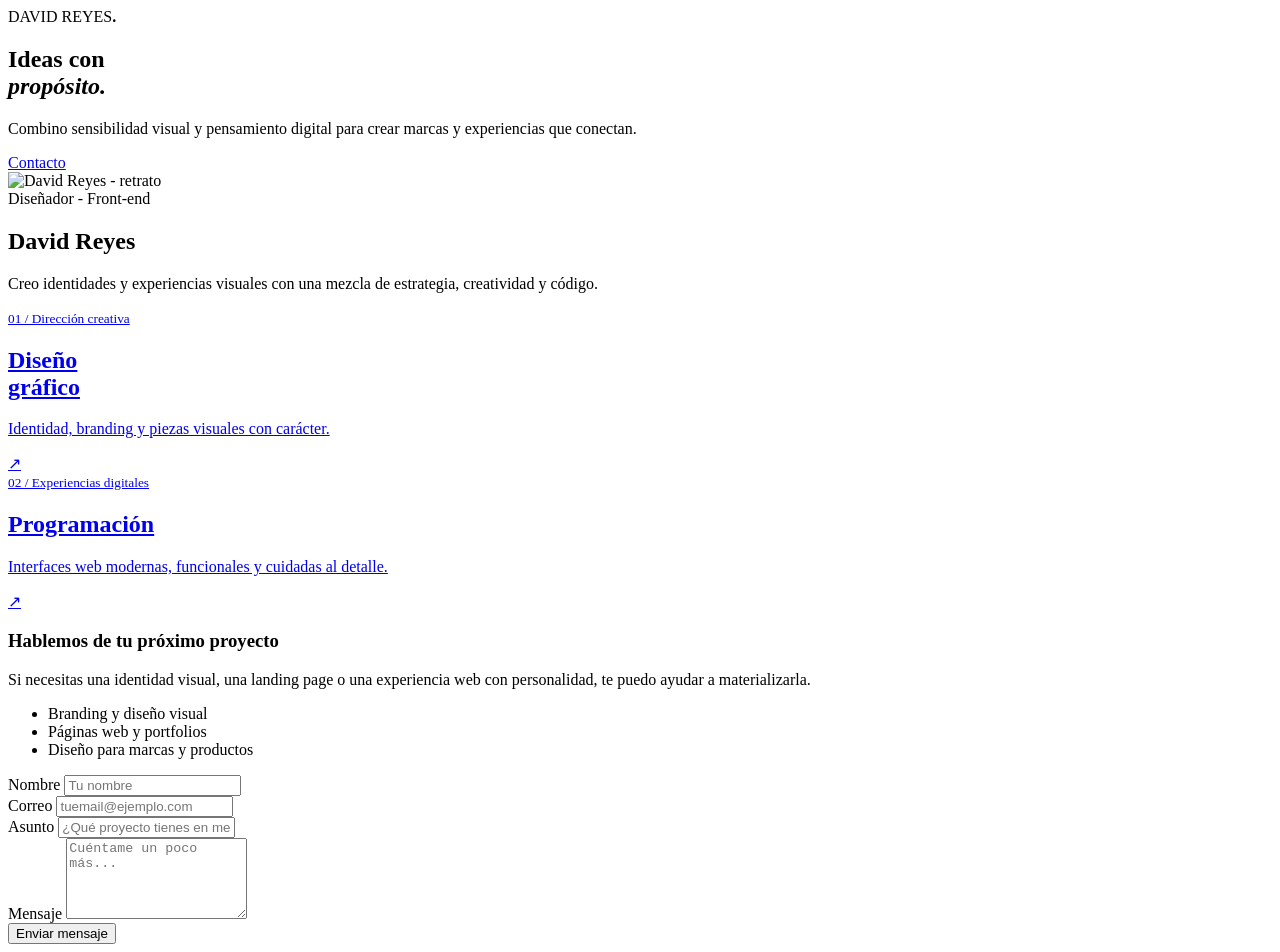
==== commit b860937b: "Update index.html" ====
--- a/index.html
+++ b/index.html
@@ -9,7 +9,8 @@
     <link rel="preconnect" href="https://fonts.googleapis.com">
     <link rel="preconnect" href="https://fonts.gstatic.com" crossorigin>
     <link href="https://fonts.googleapis.com/css2?family=DM+Mono:wght@400;500&family=Manrope:wght@400;500;600;700;800&family=Cinzel:wght@500;700&display=swap" rel="stylesheet">
-<link rel="stylesheet" href="https://cdn.jsdelivr.net/npm/bootstrap@4.4.1/dist/css/bootstrap.min.css" integrity="sha384-Vkoo8x4CGsO3+Hhxv8T/Q5PaXtkKtu6ug5TOeNV6gBiFeWPGFN9MuhOf23Q9Ifjh" crossorigin="anonymous">    <link rel="stylesheet" href="assets/css/index.css">
+    <link href="https://jsdelivr.net" rel="stylesheet" integrity="sha384-QWTKZyjpPEjISv5WaRU9OFeRpok6YctnYmDr5pNlyT2bRjXh0JMhjY6hW+ALEwIH" crossorigin="anonymous">
+    <link rel="stylesheet" href="assets/css/index.css">
 </head>
 
 <body>
@@ -131,4 +132,4 @@
     <script src="https://cdn.jsdelivr.net/npm/bootstrap@5.3.3/dist/js/bootstrap.bundle.min.js"></script>
 </body>
 
-</html>+</html>
